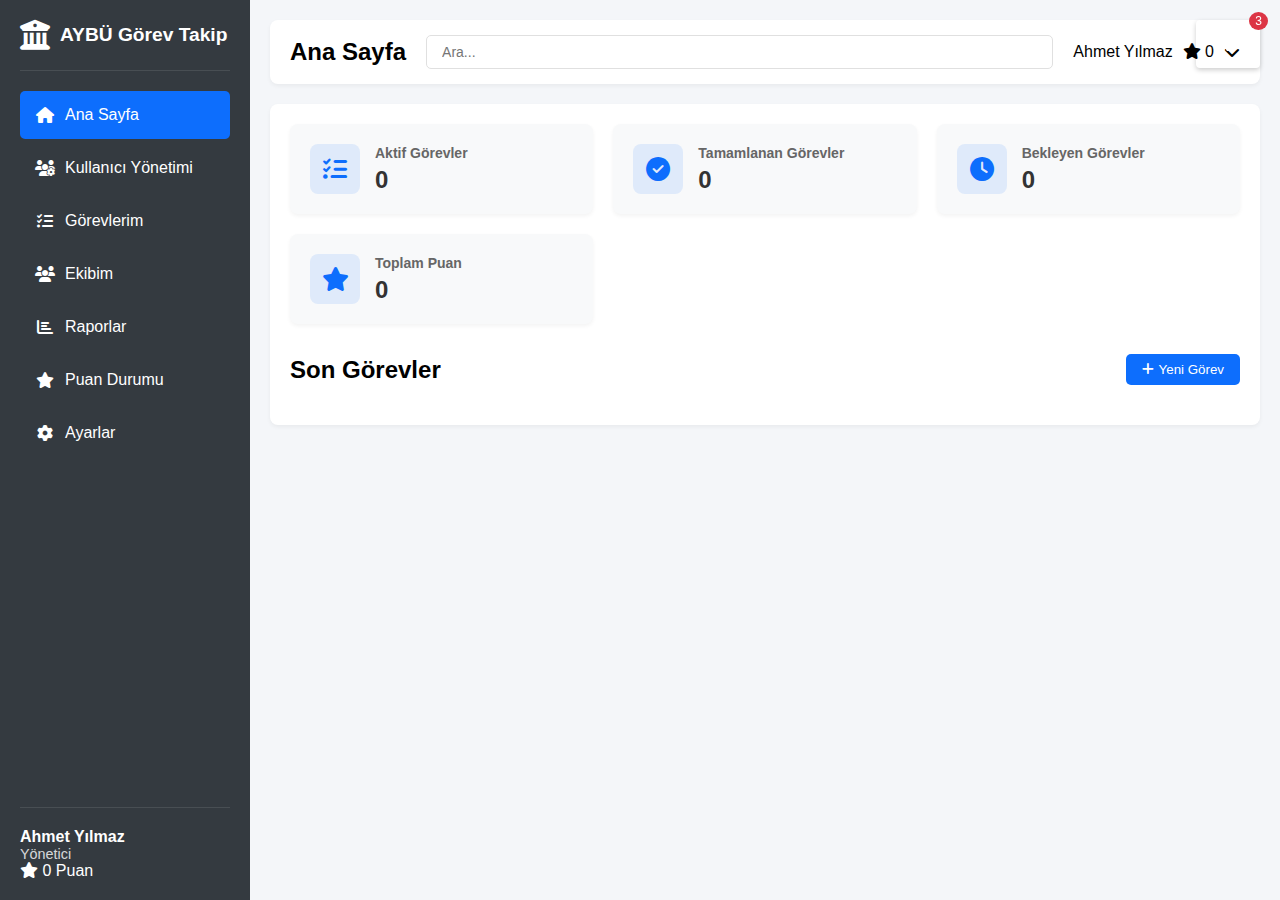
==== index.html @ 4bce03b5 "Update index.html" ====
<!DOCTYPE html>
<html lang="tr">
<head>
    <meta charset="UTF-8">
    <meta name="viewport" content="width=device-width, initial-scale=1.0">
    <title>AYBÜ Görev Takip</title>
    <link rel="stylesheet" href="style.css">
    <link rel="stylesheet" href="https://cdnjs.cloudflare.com/ajax/libs/font-awesome/6.4.0/css/all.min.css">
</head>
<body>
    <!-- Sidebar -->
    <div class="sidebar">
        <div class="logo">
            <i class="fas fa-university" style="font-size: 30px;"></i>
            <h2>AYBÜ Görev Takip</h2>
        </div>
        <div class="menu-items">
            <a href="#" class="menu-item active" data-page="home">
                <i class="fas fa-home"></i>
                Ana Sayfa
            </a>
            <a href="#" class="menu-item" data-page="users">
                <i class="fas fa-users-cog"></i>
                Kullanıcı Yönetimi
            </a>
            <a href="#" class="menu-item" data-page="tasks">
                <i class="fas fa-tasks"></i>
                Görevlerim
            </a>
            <a href="#" class="menu-item" data-page="team">
                <i class="fas fa-users"></i>
                Ekibim
            </a>
            <a href="#" class="menu-item" data-page="reports">
                <i class="fas fa-chart-bar"></i>
                Raporlar
            </a>
            <a href="#" class="menu-item" data-page="points">
                <i class="fas fa-star"></i>
                Puan Durumu
            </a>
            <a href="#" class="menu-item" data-page="settings">
                <i class="fas fa-cog"></i>
                Ayarlar
            </a>
        </div>
        <div class="bottom-user">
            <div class="name">Ahmet Yılmaz</div>
            <div class="role">Yönetici</div>
            <div class="user-points">
                <i class="fas fa-star"></i>
                <span id="userTotalPoints">0</span> Puan
            </div>
        </div>
    </div>
        <!-- Main Content -->
    <div class="main-content">
        <!-- Top Bar -->
        <div class="top-bar">
            <h2 id="pageTitle">Ana Sayfa</h2>
            <div class="search-box">
                <input type="text" placeholder="Ara...">
            </div>
            <div class="user-section">
                <div class="notification">
                    <i class="fas fa-bell"></i>
                    <span class="notification-badge">3</span>
                </div>
                <div class="user-profile">
                    <span>Ahmet Yılmaz</span>
                    <div class="user-points-badge">
                        <i class="fas fa-star"></i>
                        <span id="headerUserPoints">0</span>
                    </div>
                    <i class="fas fa-chevron-down"></i>
                </div>
            </div>
        </div>
        <!-- Dynamic Content Area -->
        <div id="contentArea">
            <!-- Burası dinamik olarak değişecek -->
        </div>
    </div>

    <!-- Task Modal -->
    <div id="taskModal" class="modal">
        <div class="modal-content">
            <span class="close" onclick="closeTaskModal()">&times;</span>
            <h2 id="taskModalTitle">Yeni Görev Ekle</h2>
            <form id="taskForm" onsubmit="saveTask(event)">
                <input type="hidden" name="taskId" id="taskId">
                <div class="form-group">
                    <label>Görevin Adı</label>
                    <input type="text" name="taskName" required>
                </div>
                
                <div class="form-group">
                    <label>Görev Talimatnamesi</label>
                    <textarea name="taskInstructions" rows="3" required></textarea>
                </div>

                <div class="datetime-group">
                    <div class="form-group">
                        <label>Başlangıç Tarihi</label>
                        <input type="date" name="startDate" class="datetime-input" required>
                    </div>
                    <div class="form-group">
                        <label>Başlangıç Saati</label>
                        <input type="time" name="startTime" class="datetime-input" required>
                    </div>
                </div>

                <div class="datetime-group">
                    <div class="form-group">
                        <label>Bitiş Tarihi</label>
                        <input type="date" name="endDate" class="datetime-input" required>
                    </div>
                    <div class="form-group">
                        <label>Bitiş Saati</label>
                        <input type="time" name="endTime" class="datetime-input" required>
                    </div>
                </div>

                <div class="form-group">
                    <label>Görev Puanı</label>
                    <input type="number" name="taskPoints" min="1" max="100" required>
                    <small class="help-text">Gecikme durumunda puanın %80'i ceza puanı olarak uygulanacaktır.</small>
                </div>

                <div class="form-group">
                    <label>Görev Atanacak Kişi</label>
                    <select name="assignedTo" id="assigneeSelect" required>
                        <option value="">Seçiniz...</option>
                    </select>
                </div>

                <div class="form-group">
                    <label>Ünvan</label>
                    <select name="title" id="titleSelect" required>
                        <option value="">Seçiniz...</option>
                    </select>
                </div>

                <div class="custom-field-section">
                    <div class="custom-field-header">
                        <h4>Yeni Ünvan Ekle</h4>
                    </div>
                    <div class="add-custom-field">
                        <input type="text" id="newTitle" placeholder="Yeni ünvan adı">
                        <button type="button" onclick="addNewTitle()">Ekle</button>
                    </div>
                    <div class="custom-field-list" id="titleList">
                        <!-- Ünvanlar dinamik olarak buraya eklenecek -->
                    </div>
                </div>

                <div class="form-group">
                    <label>Birim</label>
                    <select name="department" id="departmentSelect" required>
                        <option value="">Seçiniz...</option>
                    </select>
                </div>

                <div class="custom-field-section">
                    <div class="custom-field-header">
                        <h4>Yeni Birim Ekle</h4>
                    </div>
                    <div class="add-custom-field">
                        <input type="text" id="newDepartment" placeholder="Yeni birim adı">
                        <button type="button" onclick="addNewDepartment()">Ekle</button>
                    </div>
                    <div class="custom-field-list" id="departmentList">
                        <!-- Birimler dinamik olarak buraya eklenecek -->
                    </div>
                </div>

                <button type="submit" class="save-btn">Görevi Kaydet</button>
            </form>
        </div>
    </div>
        <!-- User Modal -->
    <div id="userModal" class="modal">
        <div class="modal-content">
            <span class="close" onclick="closeUserModal()">&times;</span>
            <h2>Yeni Kullanıcı Ekle</h2>
            <form id="userForm" onsubmit="saveUser(event)">
                <div class="form-group">
                    <label>Ad Soyad</label>
                    <input type="text" name="fullName" required>
                </div>
                <div class="form-group">
                    <label>Kullanıcı Adı</label>
                    <input type="text" name="username" required>
                </div>
                <div class="form-group">
                    <label>E-posta</label>
                    <input type="email" name="email" required>
                </div>
                <div class="form-group">
                    <label>Şifre</label>
                    <input type="password" name="password" required>
                </div>
                <div class="form-group">
                    <label>Rol</label>
                    <select name="role" required>
                        <option value="super_admin">Süper Admin</option>
                        <option value="admin">Yönetici</option>
                        <option value="manager">Amir</option>
                        <option value="user">Personel</option>
                    </select>
                </div>
                <div class="form-group">
                    <label>Durum</label>
                    <select name="status" required>
                        <option value="active">Aktif</option>
                        <option value="inactive">Pasif</option>
                    </select>
                </div>
                <button type="submit" class="save-btn">Kaydet</button>
            </form>
        </div>
    </div>

    <script>
    // Sayfa içeriklerini tanımla
    const pageContents = {
        home: `
            <div class="dashboard-content">
                <div class="dashboard-cards">
                    <div class="card">
                        <div class="card-icon">
                            <i class="fas fa-tasks"></i>
                        </div>
                        <div class="card-info">
                            <h3>Aktif Görevler</h3>
                            <p class="number" id="activeTaskCount">0</p>
                        </div>
                    </div>
                    <div class="card">
                        <div class="card-icon">
                            <i class="fas fa-check-circle"></i>
                        </div>
                        <div class="card-info">
                            <h3>Tamamlanan Görevler</h3>
                            <p class="number" id="completedTaskCount">0</p>
                        </div>
                    </div>
                    <div class="card">
                        <div class="card-icon">
                            <i class="fas fa-clock"></i>
                        </div>
                        <div class="card-info">
                            <h3>Bekleyen Görevler</h3>
                            <p class="number" id="pendingTaskCount">0</p>
                        </div>
                    </div>
                    <div class="card">
                        <div class="card-icon">
                            <i class="fas fa-star"></i>
                        </div>
                        <div class="card-info">
                            <h3>Toplam Puan</h3>
                            <p class="number" id="totalPoints">0</p>
                        </div>
                    </div>
                </div>
                <div class="recent-tasks">
                    <div class="section-header">
                        <h2>Son Görevler</h2>
                        <button class="new-task-btn" onclick="openTaskModal()">
                            <i class="fas fa-plus"></i> Yeni Görev
                        </button>
                    </div>
                    <div class="task-list" id="taskList">
                        <!-- Görevler dinamik olarak buraya eklenecek -->
                    </div>
                </div>
            </div>
        `,
        points: `
            <div class="dashboard-content">
                <div class="points-summary">
                    <h2>Puan Durumu</h2>
                    <div class="points-cards">
                        <div class="card">
                            <div class="card-info">
                                <h3>Toplam Kazanılan Puan</h3>
                                <p class="number" id="earnedPoints">0</p>
                            </div>
                        </div>
                        <div class="card">
                            <div class="card-info">
                                <h3>Toplam Ceza Puanı</h3>
                                <p class="number" id="penaltyPoints">0</p>
                            </div>
                        </div>
                        <div class="card">
                            <div class="card-info">
                                <h3>Net Puan</h3>
                                <p class="number" id="netPoints">0</p>
                            </div>
                        </div>
                    </div>
                    <div class="points-history">
                        <h3>Puan Geçmişi</h3>
                        <div class="points-list" id="pointsList">
                            <!-- Puan geçmişi dinamik olarak buraya eklenecek -->
                        </div>
                    </div>
                </div>
            </div>
        `,
                users: `
            <div class="user-management-container">
                <div class="user-actions">
                    <button class="add-user-btn" onclick="openUserModal()">
                        <i class="fas fa-plus"></i> Yeni Kullanıcı Ekle
                    </button>
                </div>
                <table class="users-table">
                    <thead>
                        <tr>
                            <th>Ad Soyad</th>
                            <th>Kullanıcı Adı</th>
                            <th>E-posta</th>
                            <th>Rol</th>
                            <th>Puan</th>
                            <th>Durum</th>
                            <th>İşlemler</th>
                        </tr>
                    </thead>
                    <tbody id="userTableBody">
                        <!-- Kullanıcılar dinamik olarak buraya eklenecek -->
                    </tbody>
                </table>
            </div>
        `,
        tasks: `
            <div class="dashboard-content">
                <div class="task-management">
                    <div class="section-header">
                        <h2>Görevlerim</h2>
                        <button class="new-task-btn" onclick="openTaskModal()">
                            <i class="fas fa-plus"></i> Yeni Görev
                        </button>
                    </div>
                    <div class="task-filters">
                        <select id="taskStatusFilter" onchange="filterTasks()">
                            <option value="all">Tüm Görevler</option>
                            <option value="pending">Bekleyenler</option>
                            <option value="in-progress">Devam Edenler</option>
                            <option value="completed">Tamamlananlar</option>
                            <option value="overdue">Geciken Görevler</option>
                        </select>
                    </div>
                    <div class="task-list" id="assignedTaskList">
                        <!-- Görevler dinamik olarak buraya eklenecek -->
                    </div>
                </div>
            </div>
        `
    };

    // Puan sistemi için değişkenler ve fonksiyonlar
    let pointsSystem = {
        checkTaskDeadlines: function() {
            const tasks = JSON.parse(localStorage.getItem('tasks')) || [];
            const currentTime = new Date().getTime();
            
            tasks.forEach(task => {
                if (task.status !== 'completed' && !task.penaltyApplied) {
                    const endTime = new Date(task.endDateTime).getTime();
                    
                    if (currentTime > endTime) {
                        // Görev zamanında tamamlanmadı, ceza puanı uygula
                        const penaltyPoints = task.taskPoints * 0.8;
                        this.applyPenalty(task.assignedTo, penaltyPoints, task.taskId);
                        
                        // Görevi güncelle
                        task.penaltyApplied = true;
                        task.status = 'overdue';
                    }
                }
            });
            
            localStorage.setItem('tasks', JSON.stringify(tasks));
            this.updatePointsDisplay();
        },

        applyPenalty: function(userId, points, taskId) {
            const pointsHistory = JSON.parse(localStorage.getItem('pointsHistory')) || [];
            const penalty = {
                userId: userId,
                points: -points, // Eksi değer olarak kaydediyoruz
                type: 'penalty',
                taskId: taskId,
                timestamp: new Date().toISOString(),
                reason: 'Görev zamanında tamamlanmadı'
            };
            
            pointsHistory.push(penalty);
            localStorage.setItem('pointsHistory', JSON.stringify(pointsHistory));
            
            // Kullanıcıya bildirim gönder
            showNotification(`Gecikme nedeniyle ${points} puan ceza uygulandı`, 'error');
        },

        awardPoints: function(userId, points, taskId) {
            const pointsHistory = JSON.parse(localStorage.getItem('pointsHistory')) || [];
            const award = {
                userId: userId,
                points: points,
                type: 'award',
                taskId: taskId,
                timestamp: new Date().toISOString(),
                reason: 'Görev başarıyla tamamlandı'
            };
            
            pointsHistory.push(award);
            localStorage.setItem('pointsHistory', JSON.stringify(pointsHistory));
            
            // Kullanıcıya bildirim gönder
            showNotification(`Tebrikler! ${points} puan kazandınız`, 'success');
        },

        getUserPoints: function(userId) {
            const pointsHistory = JSON.parse(localStorage.getItem('pointsHistory')) || [];
            const userPoints = pointsHistory
                .filter(p => p.userId === userId)
                .reduce((total, p) => total + p.points, 0);
            
            return userPoints;
        },

        updatePointsDisplay: function() {
            // Aktif kullanıcının puanlarını güncelle
            const currentUserId = localStorage.getItem('currentUserId');
            const points = this.getUserPoints(currentUserId);
            
            document.getElementById('userTotalPoints').textContent = points;
            document.getElementById('headerUserPoints').textContent = points;
            document.getElementById('totalPoints').textContent = points;
        }
    };
    // Görev yönetimi fonksiyonları
    function saveTask(event) {
        event.preventDefault();
        const formData = new FormData(event.target);
        const taskId = formData.get('taskId') || generateTaskId();
        
        // Başlangıç ve bitiş tarih/saatlerini birleştir
        const startDateTime = new Date(`${formData.get('startDate')}T${formData.get('startTime')}`);
        const endDateTime = new Date(`${formData.get('endDate')}T${formData.get('endTime')}`);

        // Tarih kontrolü
        if (endDateTime <= startDateTime) {
            showNotification('Bitiş tarihi başlangıç tarihinden sonra olmalıdır', 'error');
            return;
        }

        const task = {
            taskId: taskId,
            taskName: formData.get('taskName'),
            taskInstructions: formData.get('taskInstructions'),
            startDateTime: startDateTime.toISOString(),
            endDateTime: endDateTime.toISOString(),
            taskPoints: Number(formData.get('taskPoints')),
            penaltyPoints: Number(formData.get('taskPoints')) * 0.8,
            assignedTo: formData.get('assignedTo'),
            title: formData.get('title'),
            department: formData.get('department'),
            status: 'pending',
            createdAt: new Date().toISOString(),
            penaltyApplied: false
        };

        // Görevleri localStorage'a kaydet
        const tasks = JSON.parse(localStorage.getItem('tasks')) || [];
        const taskIndex = tasks.findIndex(t => t.taskId === taskId);
        
        if (taskIndex === -1) {
            // Yeni görev
            tasks.push(task);
        } else {
            // Mevcut görevi güncelle
            tasks[taskIndex] = {...tasks[taskIndex], ...task};
        }
        
        localStorage.setItem('tasks', JSON.stringify(tasks));

        // Görev listesini güncelle
        loadTasks();
        updateDashboardCounts();

        // Modalı kapat ve formu temizle
        closeTaskModal();
        event.target.reset();
        showNotification(taskIndex === -1 ? 'Görev başarıyla eklendi' : 'Görev başarıyla güncellendi', 'success');
    }

    function loadTasks() {
        const tasks = JSON.parse(localStorage.getItem('tasks')) || [];
        const taskList = document.getElementById('taskList');
        const assignedTaskList = document.getElementById('assignedTaskList');
        const currentUserId = localStorage.getItem('currentUserId');
        
        const taskHTML = tasks
            .filter(task => {
                const statusFilter = document.getElementById('taskStatusFilter')?.value;
                if (!statusFilter || statusFilter === 'all') return true;
                return task.status === statusFilter;
            })
            .map(task => `
                <div class="task-item ${task.status}" onclick="editTask('${task.taskId}')">
                    <div class="task-info">
                        <h4>${task.taskName}</h4>
                        <p>${task.taskInstructions}</p>
                    </div>
                    <div class="task-meta">
                        <span class="deadline">Başlangıç: ${formatDateTime(task.startDateTime)}</span>
                        <span class="deadline">Bitiş: ${formatDateTime(task.endDateTime)}</span>
                        <span class="points">Puan: ${task.taskPoints}</span>
                        ${task.penaltyApplied ? `<span class="penalty">Ceza Puanı: ${task.penaltyPoints}</span>` : ''}
                        <span class="department">${task.department}</span>
                        <span class="title">${task.title}</span>
                        <span class="status ${task.status}">${formatStatus(task.status)}</span>
                        ${task.assignedTo === currentUserId && task.status !== 'completed' ? `
                            <button class="complete-task-btn" onclick="completeTask('${task.taskId}', event)">
                                Görevi Tamamla
                            </button>
                        ` : ''}
                    </div>
                </div>
            `).join('');

        if (taskList) taskList.innerHTML = taskHTML;
        if (assignedTaskList) assignedTaskList.innerHTML = taskHTML;
    }

    function editTask(taskId) {
        const tasks = JSON.parse(localStorage.getItem('tasks')) || [];
        const task = tasks.find(t => t.taskId === taskId);
        
        if (task) {
            openTaskModal();
            const form = document.getElementById('taskForm');
            
            // Form alanlarını doldur
            form.taskId.value = task.taskId;
            form.taskName.value = task.taskName;
            form.taskInstructions.value = task.taskInstructions;
            form.startDate.value = task.startDateTime.split('T')[0];
            form.startTime.value = task.startDateTime.split('T')[1].substring(0, 5);
            form.endDate.value = task.endDateTime.split('T')[0];
            form.endTime.value = task.endDateTime.split('T')[1].substring(0, 5);
            form.taskPoints.value = task.taskPoints;
            form.assignedTo.value = task.assignedTo;
            form.title.value = task.title;
            form.department.value = task.department;

            document.getElementById('taskModalTitle').textContent = 'Görevi Düzenle';
        }
    }

    function completeTask(taskId, event) {
        event.stopPropagation(); // Modal'ın açılmasını engelle
        
        const tasks = JSON.parse(localStorage.getItem('tasks')) || [];
        const taskIndex = tasks.findIndex(t => t.taskId === taskId);
        
        if (taskIndex !== -1) {
            const task = tasks[taskIndex];
            const currentTime = new Date().getTime();
            const endTime = new Date(task.endDateTime).getTime();
            
            task.status = 'completed';
            task.completedAt = new Date().toISOString();
            
            if (currentTime <= endTime) {
                // Zamanında tamamlandı, tam puan
                pointsSystem.awardPoints(task.assignedTo, task.taskPoints, taskId);
            } else {
                // Geç tamamlandı, ceza puanı
                pointsSystem.applyPenalty(task.assignedTo, task.penaltyPoints, taskId);
            }
            
            tasks[taskIndex] = task;
            localStorage.setItem('tasks', JSON.stringify(tasks));
            
            loadTasks();
            updateDashboardCounts();
            pointsSystem.updatePointsDisplay();
        }
    }
            // Yardımcı fonksiyonlar
    function generateTaskId() {
        return 'task_' + new Date().getTime() + '_' + Math.random().toString(36).substr(2, 9);
    }

    function updateDashboardCounts() {
        const tasks = JSON.parse(localStorage.getItem('tasks')) || [];
        const currentUserId = localStorage.getItem('currentUserId');
        
        // Kullanıcıya atanan görevleri filtrele
        const userTasks = tasks.filter(task => task.assignedTo === currentUserId);
        
        document.getElementById('activeTaskCount').textContent = 
            userTasks.filter(task => task.status === 'in-progress').length;
        
        document.getElementById('completedTaskCount').textContent = 
            userTasks.filter(task => task.status === 'completed').length;
        
        document.getElementById('pendingTaskCount').textContent = 
            userTasks.filter(task => task.status === 'pending').length;
    }

    // Otomatik görev kontrolü için zamanlayıcı
    setInterval(() => {
        pointsSystem.checkTaskDeadlines();
        updateDashboardCounts();
    }, 60000); // Her dakika kontrol et

    // Kullanıcı yönetimi fonksiyonları
    function loadUsers() {
        const users = JSON.parse(localStorage.getItem('users')) || [];
        const assigneeSelect = document.getElementById('assigneeSelect');
        
        if (assigneeSelect) {
            assigneeSelect.innerHTML = '<option value="">Seçiniz...</option>';
            users.filter(user => user.status === 'active').forEach(user => {
                assigneeSelect.innerHTML += `
                    <option value="${user.username}">${user.fullName}</option>
                `;
            });
        }
    }

    function updateUserTable() {
        const users = JSON.parse(localStorage.getItem('users')) || [];
        const tbody = document.getElementById('userTableBody');
        if (tbody) {
            tbody.innerHTML = users.map(user => `
                <tr>
                    <td>${user.fullName}</td>
                    <td>${user.username}</td>
                    <td>${user.email}</td>
                    <td><span class="role-badge role-${user.role}">${formatRoleName(user.role)}</span></td>
                    <td>
                        <span class="user-points">
                            <i class="fas fa-star"></i> ${pointsSystem.getUserPoints(user.username)}
                        </span>
                    </td>
                    <td><span class="status-${user.status}">${user.status === 'active' ? 'Aktif' : 'Pasif'}</span></td>
                    <td>
                        <button class="action-btn edit-btn" onclick="editUser('${user.username}')">
                            <i class="fas fa-edit"></i>
                        </button>
                        <button class="action-btn delete-btn" onclick="deleteUser('${user.username}')">
                            <i class="fas fa-trash"></i>
                        </button>
                    </td>
                </tr>
            `).join('');
        }
    }

    // Puan geçmişi görüntüleme
    function loadPointsHistory() {
        const currentUserId = localStorage.getItem('currentUserId');
        const pointsHistory = JSON.parse(localStorage.getItem('pointsHistory')) || [];
        const pointsList = document.getElementById('pointsList');
        
        if (pointsList) {
            const userHistory = pointsHistory
                .filter(p => p.userId === currentUserId)
                .sort((a, b) => new Date(b.timestamp) - new Date(a.timestamp));

            pointsList.innerHTML = userHistory.map(point => `
                <div class="points-history-item ${point.type}">
                    <div class="points-info">
                        <span class="points-amount ${point.points >= 0 ? 'positive' : 'negative'}">
                            ${point.points >= 0 ? '+' : ''}${point.points} puan
                        </span>
                        <span class="points-reason">${point.reason}</span>
                    </div>
                    <div class="points-date">
                        ${formatDateTime(point.timestamp)}
                    </div>
                </div>
            `).join('');

            // Toplam puanları güncelle
            const totalEarned = userHistory
                .filter(p => p.points > 0)
                .reduce((sum, p) => sum + p.points, 0);
            
            const totalPenalty = userHistory
                .filter(p => p.points < 0)
                .reduce((sum, p) => sum + Math.abs(p.points), 0);
            
            const netPoints = totalEarned - totalPenalty;

            document.getElementById('earnedPoints').textContent = totalEarned;
            document.getElementById('penaltyPoints').textContent = totalPenalty;
            document.getElementById('netPoints').textContent = netPoints;
        }
    }

    // Tarih ve durum formatlama fonksiyonları
    function formatDateTime(dateString) {
        const date = new Date(dateString);
        return `${date.toLocaleDateString('tr-TR')} ${date.toLocaleTimeString('tr-TR', {
            hour: '2-digit',
            minute: '2-digit'
        })}`;
    }

    function formatStatus(status) {
        const statusMap = {
            pending: 'Beklemede',
            'in-progress': 'Devam Ediyor',
            completed: 'Tamamlandı',
            overdue: 'Gecikmiş'
        };
        return statusMap[status] || status;
    }

    function formatRoleName(role) {
        const roles = {
            super_admin: 'Süper Admin',
            admin: 'Yönetici',
            manager: 'Amir',
            user: 'Personel'
        };
        return roles[role] || role;
    }
            // Modal işlemleri ve sayfa yükleme
    function openTaskModal() {
        document.getElementById('taskModal').style.display = 'block';
        document.getElementById('taskModalTitle').textContent = 'Yeni Görev Ekle';
        document.getElementById('taskForm').reset();
        loadUsers(); // Kullanıcı listesini güncelle
    }

    function closeTaskModal() {
        document.getElementById('taskModal').style.display = 'none';
        document.getElementById('taskForm').reset();
    }

    function openUserModal() {
        document.getElementById('userModal').style.display = 'block';
    }

    function closeUserModal() {
        document.getElementById('userModal').style.display = 'none';
    }

    // Bildirim sistemi
    function showNotification(message, type = 'success') {
        const notification = document.createElement('div');
        notification.className = `notification ${type}`;
        notification.textContent = message;
        document.body.appendChild(notification);
        
        setTimeout(() => {
            notification.classList.add('fade-out');
            setTimeout(() => notification.remove(), 500);
        }, 3000);
    }

    // Sayfa yükleme ve navigasyon
    document.addEventListener('DOMContentLoaded', function() {
        // Test için geçici kullanıcı ID'si
        if (!localStorage.getItem('currentUserId')) {
            localStorage.setItem('currentUserId', 'test_user');
        }

        // Menü işlemleri
        const menuItems = document.querySelectorAll('.menu-item');
        menuItems.forEach(item => {
            item.addEventListener('click', function(e) {
                e.preventDefault();
                menuItems.forEach(i => i.classList.remove('active'));
                this.classList.add('active');
                
                const pageTitle = this.textContent.trim();
                document.getElementById('pageTitle').textContent = pageTitle;
                
                const page = this.getAttribute('data-page');
                document.getElementById('contentArea').innerHTML = pageContents[page] || '';
                
                // Sayfa spesifik işlemleri
                switch(page) {
                    case 'tasks':
                        loadTasks();
                        break;
                    case 'users':
                        updateUserTable();
                        break;
                    case 'points':
                        loadPointsHistory();
                        break;
                    case 'home':
                        loadTasks();
                        updateDashboardCounts();
                        break;
                }
            });
        });

        // İlk yükleme işlemleri
        document.querySelector('.menu-item[data-page="home"]').click();
        pointsSystem.updatePointsDisplay();
        
        // Görev kontrolünü başlat
        pointsSystem.checkTaskDeadlines();
    });

    // Modal dışına tıklanınca kapatma
    window.onclick = function(event) {
        if (event.target.classList.contains('modal')) {
            event.target.style.display = 'none';
        }
    }

    // Filtreleme fonksiyonu
    function filterTasks() {
        loadTasks();
    }

    // Ünvan ve birim yönetimi
    let titles = JSON.parse(localStorage.getItem('titles')) || [
        'Profesör',
        'Doçent',
        'Dr. Öğretim Üyesi',
        'Araştırma Görevlisi',
        'Öğretim Görevlisi'
    ];

    let departments = JSON.parse(localStorage.getItem('departments')) || [
        'Mühendislik Fakültesi',
        'Fen Edebiyat Fakültesi',
        'Tıp Fakültesi',
        'Eğitim Fakültesi',
        'İktisadi ve İdari Bilimler Fakültesi'
    ];

    function addNewTitle() {
        const newTitle = document.getElementById('newTitle').value.trim();
        if (newTitle && !titles.includes(newTitle)) {
            titles.push(newTitle);
            localStorage.setItem('titles', JSON.stringify(titles));
            loadTitles();
            updateTitlesList();
            document.getElementById('newTitle').value = '';
            showNotification('Yeni ünvan eklendi', 'success');
        } else {
            showNotification('Geçerli bir ünvan giriniz veya bu ünvan zaten mevcut', 'error');
        }
    }

    function addNewDepartment() {
        const newDepartment = document.getElementById('newDepartment').value.trim();
        if (newDepartment && !departments.includes(newDepartment)) {
            departments.push(newDepartment);
            localStorage.setItem('departments', JSON.stringify(departments));
            loadDepartments();
            updateDepartmentsList();
            document.getElementById('newDepartment').value = '';
            showNotification('Yeni birim eklendi', 'success');
        } else {
            showNotification('Geçerli bir birim giriniz veya bu birim zaten mevcut', 'error');
        }
    }

    // Sayfa yüklendiğinde çalışacak son işlemler
    document.addEventListener('DOMContentLoaded', function() {
        loadTitles();
        loadDepartments();
        updateTitlesList();
        updateDepartmentsList();
        loadUsers();
    });
    </script>
</body>
</html>
---- style.css ----
/* Genel Stiller */
* {
    margin: 0;
    padding: 0;
    box-sizing: border-box;
    font-family: 'Segoe UI', Tahoma, Geneva, Verdana, sans-serif;
}

body {
    background-color: #f4f6f9;
    min-height: 100vh;
}

/* Sidebar Stiller */
.sidebar {
    position: fixed;
    left: 0;
    top: 0;
    width: 250px;
    height: 100vh;
    background: #343a40;
    color: white;
    padding: 20px;
    display: flex;
    flex-direction: column;
    z-index: 1000;
}

.logo {
    display: flex;
    align-items: center;
    gap: 10px;
    padding-bottom: 20px;
    border-bottom: 1px solid rgba(255, 255, 255, 0.1);
}

.logo h2 {
    font-size: 1.2rem;
}

.menu-items {
    margin-top: 20px;
    flex-grow: 1;
}

.menu-item {
    display: flex;
    align-items: center;
    padding: 15px;
    color: #ffffff;
    text-decoration: none;
    transition: background-color 0.3s;
    border-radius: 5px;
    margin-bottom: 5px;
}

.menu-item i {
    margin-right: 10px;
    width: 20px;
    text-align: center;
}

.menu-item:hover {
    background-color: rgba(255, 255, 255, 0.1);
}

.menu-item.active {
    background-color: #0d6efd;
}

.bottom-user {
    padding-top: 20px;
    border-top: 1px solid rgba(255, 255, 255, 0.1);
}

.bottom-user .name {
    font-weight: bold;
}

.bottom-user .role {
    font-size: 0.9rem;
    opacity: 0.8;
}
/* Ana İçerik Alanı */
.main-content {
    margin-left: 250px;
    padding: 20px;
    min-height: 100vh;
}

/* Üst Bar */
.top-bar {
    display: flex;
    justify-content: space-between;
    align-items: center;
    background-color: white;
    padding: 15px 20px;
    border-radius: 8px;
    box-shadow: 0 2px 4px rgba(0,0,0,0.05);
    margin-bottom: 20px;
}

.search-box {
    flex: 1;
    margin: 0 20px;
}

.search-box input {
    width: 100%;
    padding: 8px 15px;
    border: 1px solid #e0e0e0;
    border-radius: 5px;
    font-size: 14px;
}

.user-section {
    display: flex;
    align-items: center;
    gap: 20px;
}

.notification {
    position: relative;
    cursor: pointer;
}

.notification-badge {
    position: absolute;
    top: -8px;
    right: -8px;
    background-color: #dc3545;
    color: white;
    border-radius: 50%;
    padding: 2px 6px;
    font-size: 12px;
}

.user-profile {
    display: flex;
    align-items: center;
    gap: 10px;
    cursor: pointer;
}

/* Dashboard Kartları */
.dashboard-content {
    background: white;
    padding: 20px;
    border-radius: 8px;
    box-shadow: 0 2px 4px rgba(0,0,0,0.05);
}

.dashboard-cards {
    display: grid;
    grid-template-columns: repeat(auto-fit, minmax(240px, 1fr));
    gap: 20px;
    margin-bottom: 30px;
}

.card {
    background: #f8f9fa;
    padding: 20px;
    border-radius: 8px;
    box-shadow: 0 2px 4px rgba(0,0,0,0.05);
    display: flex;
    align-items: center;
    gap: 15px;
    transition: transform 0.2s;
}

.card:hover {
    transform: translateY(-2px);
}

.card-icon {
    width: 50px;
    height: 50px;
    background: rgba(13, 110, 253, 0.1);
    border-radius: 8px;
    display: flex;
    align-items: center;
    justify-content: center;
}

.card-icon i {
    font-size: 24px;
    color: #0d6efd;
}

.card-info h3 {
    font-size: 14px;
    color: #666;
    margin-bottom: 5px;
}

.card-info .number {
    font-size: 24px;
    font-weight: bold;
    color: #333;
}

/* Görev Listesi */
.recent-tasks {
    margin-top: 20px;
}

.section-header {
    display: flex;
    justify-content: space-between;
    align-items: center;
    margin-bottom: 20px;
}

.new-task-btn {
    background: #0d6efd;
    color: white;
    border: none;
    padding: 8px 16px;
    border-radius: 5px;
    cursor: pointer;
    display: flex;
    align-items: center;
    gap: 5px;
    transition: background-color 0.3s;
}

.new-task-btn:hover {
    background: #0b5ed7;
}
/* Görev Listesi Devamı */
.task-list {
    display: flex;
    flex-direction: column;
    gap: 15px;
}

.task-item {
    background: #f8f9fa;
    padding: 15px;
    border-radius: 5px;
    display: flex;
    justify-content: space-between;
    align-items: center;
    cursor: pointer;
    transition: transform 0.2s, box-shadow 0.2s;
}

.task-item:hover {
    transform: translateY(-2px);
    box-shadow: 0 4px 6px rgba(0,0,0,0.1);
}

.task-info h4 {
    margin-bottom: 5px;
    color: #333;
}

.task-info p {
    color: #666;
    font-size: 14px;
}

.task-meta {
    display: flex;
    flex-direction: column;
    align-items: flex-end;
    gap: 5px;
}

.deadline {
    font-size: 13px;
    color: #666;
}

.status {
    padding: 4px 8px;
    border-radius: 4px;
    font-size: 12px;
    font-weight: 500;
}

.status.pending {
    background: #fff3cd;
    color: #856404;
}

.status.in-progress {
    background: #cfe2ff;
    color: #084298;
}

.status.completed {
    background: #d4edda;
    color: #155724;
}

/* Modal Stiller */
.modal {
    display: none;
    position: fixed;
    top: 0;
    left: 0;
    width: 100%;
    height: 100%;
    background-color: rgba(0,0,0,0.5);
    z-index: 1000;
    overflow-y: auto;
}

.modal-content {
    position: relative;
    background-color: white;
    margin: 2% auto;
    padding: 20px;
    width: 90%;
    max-width: 600px;
    border-radius: 8px;
    box-shadow: 0 2px 10px rgba(0,0,0,0.1);
    max-height: 90vh;
    overflow-y: auto;
}

/* Modal scroll çubuğu stilleri */
.modal-content::-webkit-scrollbar {
    width: 8px;
}

.modal-content::-webkit-scrollbar-track {
    background: #f1f1f1;
}

.modal-content::-webkit-scrollbar-thumb {
    background: #888;
    border-radius: 4px;
}

.modal-content::-webkit-scrollbar-thumb:hover {
    background: #555;
}

.close {
    position: absolute;
    right: 20px;
    top: 10px;
    font-size: 28px;
    cursor: pointer;
    color: #666;
    transition: color 0.3s;
}

.close:hover {
    color: #333;
}

.form-group {
    margin-bottom: 15px;
}

.form-group label {
    display: block;
    margin-bottom: 5px;
    color: #666;
    font-weight: 500;
}

.form-group input,
.form-group select,
.form-group textarea {
    width: 100%;
    padding: 8px;
    border: 1px solid #ddd;
    border-radius: 4px;
    font-size: 14px;
    transition: border-color 0.3s;
}

.form-group input:focus,
.form-group select:focus,
.form-group textarea:focus {
    border-color: #0d6efd;
    outline: none;
}

.form-group textarea {
    resize: vertical;
    min-height: 100px;
}

/* Datetime grupları için stil */
.datetime-group {
    display: grid;
    grid-template-columns: 1fr 1fr;
    gap: 15px;
    margin-bottom: 15px;
}

.datetime-input {
    width: 100%;
    padding: 8px;
    border: 1px solid #ddd;
    border-radius: 4px;
    font-size: 14px;
}
/* Özel Alan (Ünvan ve Birim) Yönetimi Stilleri */
.custom-field-section {
    margin-top: 15px;
    padding: 15px;
    background: #f8f9fa;
    border-radius: 4px;
    border: 1px solid #eee;
}

.custom-field-header {
    display: flex;
    justify-content: space-between;
    align-items: center;
    margin-bottom: 10px;
}

.custom-field-header h4 {
    color: #333;
    font-size: 14px;
    margin: 0;
}

.custom-field-list {
    max-height: 150px;
    overflow-y: auto;
    margin-bottom: 10px;
    background: white;
    border: 1px solid #eee;
    border-radius: 4px;
    padding: 5px;
}

.custom-field-item {
    display: flex;
    justify-content: space-between;
    align-items: center;
    padding: 8px 10px;
    background: #fff;
    margin-bottom: 5px;
    border-radius: 3px;
    border: 1px solid #eee;
}

.custom-field-item:last-child {
    margin-bottom: 0;
}

.custom-field-item span {
    color: #333;
    font-size: 14px;
}

.add-custom-field {
    display: flex;
    gap: 10px;
    margin-bottom: 10px;
}

.add-custom-field input {
    flex: 1;
    padding: 8px;
    border: 1px solid #ddd;
    border-radius: 4px;
    font-size: 14px;
}

.add-custom-field button {
    padding: 8px 15px;
    background: #0d6efd;
    color: white;
    border: none;
    border-radius: 4px;
    cursor: pointer;
    transition: background-color 0.3s;
}

.add-custom-field button:hover {
    background: #0b5ed7;
}

.remove-field-btn {
    background: #dc3545;
    color: white;
    border: none;
    padding: 4px 8px;
    border-radius: 3px;
    cursor: pointer;
    font-size: 12px;
    transition: background-color 0.3s;
}

.remove-field-btn:hover {
    background: #bb2d3b;
}

/* Bildirim Stilleri */
.notification {
    position: fixed;
    top: 20px;
    right: 20px;
    padding: 15px 25px;
    border-radius: 4px;
    color: white;
    z-index: 1100;
    animation: slideIn 0.5s ease-in-out;
    box-shadow: 0 2px 5px rgba(0,0,0,0.2);
}

.notification.success {
    background-color: #28a745;
}

.notification.error {
    background-color: #dc3545;
}

.notification.fade-out {
    animation: fadeOut 0.5s ease-in-out forwards;
}

@keyframes slideIn {
    from {
        transform: translateX(100%);
        opacity: 0;
    }
    to {
        transform: translateX(0);
        opacity: 1;
    }
}

@keyframes fadeOut {
    from {
        opacity: 1;
    }
    to {
        opacity: 0;
    }
}

/* Görev Düzenleme Stilleri */
.task-item.editable {
    cursor: pointer;
    position: relative;
}

.task-item.editable:after {
    content: '\f044';
    font-family: 'Font Awesome 5 Free';
    position: absolute;
    right: 10px;
    top: 10px;
    color: #0d6efd;
    opacity: 0;
    transition: opacity 0.3s;
}

.task-item.editable:hover:after {
    opacity: 1;
}

/* Yardımcı Sınıflar */
.text-center {
    text-align: center;
}

.mt-20 {
    margin-top: 20px;
}

.mb-20 {
    margin-bottom: 20px;
}

.hidden {
    display: none;
}
/* Responsive Tasarım */
@media (max-width: 1200px) {
    .dashboard-cards {
        grid-template-columns: repeat(2, 1fr);
    }
}

@media (max-width: 768px) {
    .sidebar {
        width: 200px;
    }
    
    .main-content {
        margin-left: 200px;
    }
    
    .dashboard-cards {
        grid-template-columns: 1fr;
    }
    
    .task-item {
        flex-direction: column;
        align-items: flex-start;
    }
    
    .task-meta {
        margin-top: 10px;
        align-items: flex-start;
    }
    
    .modal-content {
        width: 95%;
        margin: 5% auto;
    }
    
    .datetime-group {
        grid-template-columns: 1fr;
    }
}

@media (max-width: 576px) {
    .sidebar {
        width: 100%;
        height: auto;
        position: relative;
    }
    
    .main-content {
        margin-left: 0;
    }
    
    .top-bar {
        flex-direction: column;
        gap: 10px;
    }
    
    .search-box {
        margin: 10px 0;
        width: 100%;
    }
    
    .user-section {
        width: 100%;
        justify-content: space-between;
    }
    
    .dashboard-cards {
        gap: 15px;
    }
    
    .card {
        padding: 15px;
    }
    
    .modal-content {
        width: 100%;
        margin: 0;
        min-height: 100vh;
        border-radius: 0;
    }
    
    .custom-field-section {
        padding: 10px;
    }
    
    .add-custom-field {
        flex-direction: column;
    }
    
    .add-custom-field button {
        width: 100%;
    }
}

/* Scrollbar Özelleştirme */
::-webkit-scrollbar {
    width: 8px;
}

::-webkit-scrollbar-track {
    background: #f1f1f1;
}

::-webkit-scrollbar-thumb {
    background: #888;
    border-radius: 4px;
}

::-webkit-scrollbar-thumb:hover {
    background: #555;
}

/* Print Medya Sorgusu */
@media print {
    .sidebar,
    .top-bar,
    .new-task-btn,
    .action-btn,
    .notification {
        display: none !important;
    }
    
    .main-content {
        margin-left: 0;
        padding: 0;
    }
    
    .task-item {
        break-inside: avoid;
    }
    
    body {
        background: white;
    }
}
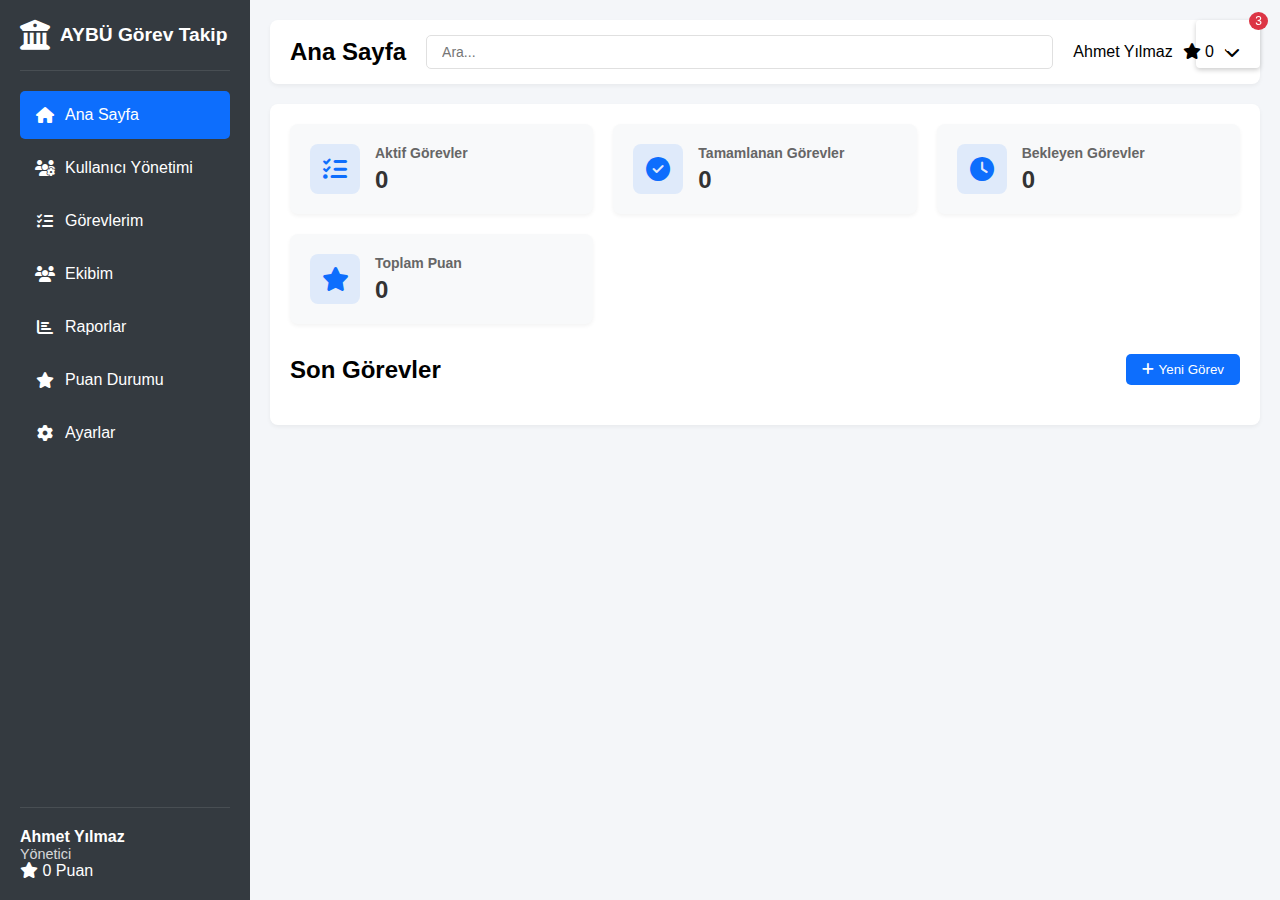
==== commit dfc6424b: "Update index.html" ====
--- a/index.html
+++ b/index.html
@@ -53,7 +53,8 @@
             </div>
         </div>
     </div>
-        <!-- Main Content -->
+
+    <!-- Main Content -->
     <div class="main-content">
         <!-- Top Bar -->
         <div class="top-bar">
@@ -81,6 +82,48 @@
             <!-- Burası dinamik olarak değişecek -->
         </div>
     </div>
+        <!-- User Modal -->
+    <div id="userModal" class="modal">
+        <div class="modal-content">
+            <span class="close" onclick="closeUserModal()">&times;</span>
+            <h2>Yeni Kullanıcı Ekle</h2>
+            <form id="userForm" onsubmit="saveUser(event)">
+                <div class="form-group">
+                    <label>Ad Soyad</label>
+                    <input type="text" name="fullName" required>
+                </div>
+                <div class="form-group">
+                    <label>Kullanıcı Adı</label>
+                    <input type="text" name="username" required>
+                </div>
+                <div class="form-group">
+                    <label>E-posta</label>
+                    <input type="email" name="email" required>
+                </div>
+                <div class="form-group">
+                    <label>Şifre</label>
+                    <input type="password" name="password" required>
+                </div>
+                <div class="form-group">
+                    <label>Rol</label>
+                    <select name="role" required>
+                        <option value="super_admin">Süper Admin</option>
+                        <option value="admin">Yönetici</option>
+                        <option value="manager">Amir</option>
+                        <option value="user">Personel</option>
+                    </select>
+                </div>
+                <div class="form-group">
+                    <label>Durum</label>
+                    <select name="status" required>
+                        <option value="active">Aktif</option>
+                        <option value="inactive">Pasif</option>
+                    </select>
+                </div>
+                <button type="submit" class="save-btn">Kaydet</button>
+            </form>
+        </div>
+    </div>
 
     <!-- Task Modal -->
     <div id="taskModal" class="modal">
@@ -178,50 +221,7 @@
             </form>
         </div>
     </div>
-        <!-- User Modal -->
-    <div id="userModal" class="modal">
-        <div class="modal-content">
-            <span class="close" onclick="closeUserModal()">&times;</span>
-            <h2>Yeni Kullanıcı Ekle</h2>
-            <form id="userForm" onsubmit="saveUser(event)">
-                <div class="form-group">
-                    <label>Ad Soyad</label>
-                    <input type="text" name="fullName" required>
-                </div>
-                <div class="form-group">
-                    <label>Kullanıcı Adı</label>
-                    <input type="text" name="username" required>
-                </div>
-                <div class="form-group">
-                    <label>E-posta</label>
-                    <input type="email" name="email" required>
-                </div>
-                <div class="form-group">
-                    <label>Şifre</label>
-                    <input type="password" name="password" required>
-                </div>
-                <div class="form-group">
-                    <label>Rol</label>
-                    <select name="role" required>
-                        <option value="super_admin">Süper Admin</option>
-                        <option value="admin">Yönetici</option>
-                        <option value="manager">Amir</option>
-                        <option value="user">Personel</option>
-                    </select>
-                </div>
-                <div class="form-group">
-                    <label>Durum</label>
-                    <select name="status" required>
-                        <option value="active">Aktif</option>
-                        <option value="inactive">Pasif</option>
-                    </select>
-                </div>
-                <button type="submit" class="save-btn">Kaydet</button>
-            </form>
-        </div>
-    </div>
-
-    <script>
+        <script>
     // Sayfa içeriklerini tanımla
     const pageContents = {
         home: `
@@ -277,40 +277,7 @@
                 </div>
             </div>
         `,
-        points: `
-            <div class="dashboard-content">
-                <div class="points-summary">
-                    <h2>Puan Durumu</h2>
-                    <div class="points-cards">
-                        <div class="card">
-                            <div class="card-info">
-                                <h3>Toplam Kazanılan Puan</h3>
-                                <p class="number" id="earnedPoints">0</p>
-                            </div>
-                        </div>
-                        <div class="card">
-                            <div class="card-info">
-                                <h3>Toplam Ceza Puanı</h3>
-                                <p class="number" id="penaltyPoints">0</p>
-                            </div>
-                        </div>
-                        <div class="card">
-                            <div class="card-info">
-                                <h3>Net Puan</h3>
-                                <p class="number" id="netPoints">0</p>
-                            </div>
-                        </div>
-                    </div>
-                    <div class="points-history">
-                        <h3>Puan Geçmişi</h3>
-                        <div class="points-list" id="pointsList">
-                            <!-- Puan geçmişi dinamik olarak buraya eklenecek -->
-                        </div>
-                    </div>
-                </div>
-            </div>
-        `,
-                users: `
+        users: `
             <div class="user-management-container">
                 <div class="user-actions">
                     <button class="add-user-btn" onclick="openUserModal()">
@@ -358,11 +325,134 @@
                     </div>
                 </div>
             </div>
+        `,
+        points: `
+            <div class="dashboard-content">
+                <div class="points-summary">
+                    <h2>Puan Durumu</h2>
+                    <div class="points-cards">
+                        <div class="card">
+                            <div class="card-info">
+                                <h3>Toplam Kazanılan Puan</h3>
+                                <p class="number" id="earnedPoints">0</p>
+                            </div>
+                        </div>
+                        <div class="card">
+                            <div class="card-info">
+                                <h3>Toplam Ceza Puanı</h3>
+                                <p class="number" id="penaltyPoints">0</p>
+                            </div>
+                        </div>
+                        <div class="card">
+                            <div class="card-info">
+                                <h3>Net Puan</h3>
+                                <p class="number" id="netPoints">0</p>
+                            </div>
+                        </div>
+                    </div>
+                    <div class="points-history">
+                        <h3>Puan Geçmişi</h3>
+                        <div class="points-list" id="pointsList">
+                            <!-- Puan geçmişi dinamik olarak buraya eklenecek -->
+                        </div>
+                    </div>
+                </div>
+            </div>
+        `,
+                settings: `
+            <div class="settings-container">
+                <div class="settings-grid">
+                    <!-- Profil Bilgileri -->
+                    <div class="settings-card">
+                        <div class="settings-header">
+                            <h3><i class="fas fa-user"></i> Profil Bilgileri</h3>
+                        </div>
+                        <div class="settings-content">
+                            <form id="profileForm" onsubmit="updateProfile(event)">
+                                <div class="profile-image-section">
+                                    <div class="profile-image">
+                                        <img src="default-avatar.png" id="profileImage" alt="Profil Fotoğrafı">
+                                        <div class="image-upload">
+                                            <label for="imageInput">
+                                                <i class="fas fa-camera"></i>
+                                            </label>
+                                            <input type="file" id="imageInput" accept="image/*" onchange="previewImage(event)">
+                                        </div>
+                                    </div>
+                                </div>
+                                <div class="form-group">
+                                    <label>Ad Soyad</label>
+                                    <input type="text" name="fullName" required>
+                                </div>
+                                <div class="form-group">
+                                    <label>E-posta</label>
+                                    <input type="email" name="email" required>
+                                </div>
+                                <button type="submit" class="save-btn">Değişiklikleri Kaydet</button>
+                            </form>
+                        </div>
+                    </div>
+
+                    <!-- Şifre Değiştirme -->
+                    <div class="settings-card">
+                        <div class="settings-header">
+                            <h3><i class="fas fa-lock"></i> Şifre Değiştirme</h3>
+                        </div>
+                        <div class="settings-content">
+                            <form id="passwordForm" onsubmit="updatePassword(event)">
+                                <div class="form-group">
+                                    <label>Mevcut Şifre</label>
+                                    <input type="password" name="currentPassword" required>
+                                </div>
+                                <div class="form-group">
+                                    <label>Yeni Şifre</label>
+                                    <input type="password" name="newPassword" required>
+                                </div>
+                                <div class="form-group">
+                                    <label>Yeni Şifre (Tekrar)</label>
+                                    <input type="password" name="confirmPassword" required>
+                                </div>
+                                <button type="submit" class="save-btn">Şifreyi Değiştir</button>
+                            </form>
+                        </div>
+                    </div>
+
+                    <!-- Bildirim Ayarları -->
+                    <div class="settings-card">
+                        <div class="settings-header">
+                            <h3><i class="fas fa-bell"></i> Bildirim Ayarları</h3>
+                        </div>
+                        <div class="settings-content">
+                            <form id="notificationForm" onsubmit="updateNotificationSettings(event)">
+                                <div class="form-group">
+                                    <label class="checkbox-label">
+                                        <input type="checkbox" name="emailNotifications">
+                                        E-posta Bildirimleri
+                                    </label>
+                                </div>
+                                <div class="form-group">
+                                    <label class="checkbox-label">
+                                        <input type="checkbox" name="taskNotifications">
+                                        Görev Bildirimleri
+                                    </label>
+                                </div>
+                                <div class="form-group">
+                                    <label class="checkbox-label">
+                                        <input type="checkbox" name="pointNotifications">
+                                        Puan Bildirimleri
+                                    </label>
+                                </div>
+                                <button type="submit" class="save-btn">Ayarları Kaydet</button>
+                            </form>
+                        </div>
+                    </div>
+                </div>
+            </div>
         `
     };
 
-    // Puan sistemi için değişkenler ve fonksiyonlar
-    let pointsSystem = {
+    // Puan sistemi
+    const pointsSystem = {
         checkTaskDeadlines: function() {
             const tasks = JSON.parse(localStorage.getItem('tasks')) || [];
             const currentTime = new Date().getTime();
@@ -372,11 +462,9 @@
                     const endTime = new Date(task.endDateTime).getTime();
                     
                     if (currentTime > endTime) {
-                        // Görev zamanında tamamlanmadı, ceza puanı uygula
                         const penaltyPoints = task.taskPoints * 0.8;
                         this.applyPenalty(task.assignedTo, penaltyPoints, task.taskId);
                         
-                        // Görevi güncelle
                         task.penaltyApplied = true;
                         task.status = 'overdue';
                     }
@@ -391,7 +479,7 @@
             const pointsHistory = JSON.parse(localStorage.getItem('pointsHistory')) || [];
             const penalty = {
                 userId: userId,
-                points: -points, // Eksi değer olarak kaydediyoruz
+                points: -points,
                 type: 'penalty',
                 taskId: taskId,
                 timestamp: new Date().toISOString(),
@@ -400,8 +488,6 @@
             
             pointsHistory.push(penalty);
             localStorage.setItem('pointsHistory', JSON.stringify(pointsHistory));
-            
-            // Kullanıcıya bildirim gönder
             showNotification(`Gecikme nedeniyle ${points} puan ceza uygulandı`, 'error');
         },
 
@@ -418,22 +504,17 @@
             
             pointsHistory.push(award);
             localStorage.setItem('pointsHistory', JSON.stringify(pointsHistory));
-            
-            // Kullanıcıya bildirim gönder
             showNotification(`Tebrikler! ${points} puan kazandınız`, 'success');
         },
 
         getUserPoints: function(userId) {
             const pointsHistory = JSON.parse(localStorage.getItem('pointsHistory')) || [];
-            const userPoints = pointsHistory
+            return pointsHistory
                 .filter(p => p.userId === userId)
                 .reduce((total, p) => total + p.points, 0);
-            
-            return userPoints;
         },
 
         updatePointsDisplay: function() {
-            // Aktif kullanıcının puanlarını güncelle
             const currentUserId = localStorage.getItem('currentUserId');
             const points = this.getUserPoints(currentUserId);
             
@@ -442,17 +523,32 @@
             document.getElementById('totalPoints').textContent = points;
         }
     };
+                // Ünvan ve Birim yönetimi
+    let titles = JSON.parse(localStorage.getItem('titles')) || [
+        'Profesör',
+        'Doçent',
+        'Dr. Öğretim Üyesi',
+        'Araştırma Görevlisi',
+        'Öğretim Görevlisi'
+    ];
+
+    let departments = JSON.parse(localStorage.getItem('departments')) || [
+        'Mühendislik Fakültesi',
+        'Fen Edebiyat Fakültesi',
+        'Tıp Fakültesi',
+        'Eğitim Fakültesi',
+        'İktisadi ve İdari Bilimler Fakültesi'
+    ];
+
     // Görev yönetimi fonksiyonları
     function saveTask(event) {
         event.preventDefault();
         const formData = new FormData(event.target);
         const taskId = formData.get('taskId') || generateTaskId();
         
-        // Başlangıç ve bitiş tarih/saatlerini birleştir
         const startDateTime = new Date(`${formData.get('startDate')}T${formData.get('startTime')}`);
         const endDateTime = new Date(`${formData.get('endDate')}T${formData.get('endTime')}`);
 
-        // Tarih kontrolü
         if (endDateTime <= startDateTime) {
             showNotification('Bitiş tarihi başlangıç tarihinden sonra olmalıdır', 'error');
             return;
@@ -474,25 +570,18 @@
             penaltyApplied: false
         };
 
-        // Görevleri localStorage'a kaydet
         const tasks = JSON.parse(localStorage.getItem('tasks')) || [];
         const taskIndex = tasks.findIndex(t => t.taskId === taskId);
         
         if (taskIndex === -1) {
-            // Yeni görev
             tasks.push(task);
         } else {
-            // Mevcut görevi güncelle
             tasks[taskIndex] = {...tasks[taskIndex], ...task};
         }
         
         localStorage.setItem('tasks', JSON.stringify(tasks));
-
-        // Görev listesini güncelle
         loadTasks();
         updateDashboardCounts();
-
-        // Modalı kapat ve formu temizle
         closeTaskModal();
         event.target.reset();
         showNotification(taskIndex === -1 ? 'Görev başarıyla eklendi' : 'Görev başarıyla güncellendi', 'success');
@@ -545,7 +634,6 @@
             openTaskModal();
             const form = document.getElementById('taskForm');
             
-            // Form alanlarını doldur
             form.taskId.value = task.taskId;
             form.taskName.value = task.taskName;
             form.taskInstructions.value = task.taskInstructions;
@@ -563,7 +651,7 @@
     }
 
     function completeTask(taskId, event) {
-        event.stopPropagation(); // Modal'ın açılmasını engelle
+        event.stopPropagation();
         
         const tasks = JSON.parse(localStorage.getItem('tasks')) || [];
         const taskIndex = tasks.findIndex(t => t.taskId === taskId);
@@ -577,10 +665,8 @@
             task.completedAt = new Date().toISOString();
             
             if (currentTime <= endTime) {
-                // Zamanında tamamlandı, tam puan
                 pointsSystem.awardPoints(task.assignedTo, task.taskPoints, taskId);
             } else {
-                // Geç tamamlandı, ceza puanı
                 pointsSystem.applyPenalty(task.assignedTo, task.penaltyPoints, taskId);
             }
             
@@ -592,33 +678,98 @@
             pointsSystem.updatePointsDisplay();
         }
     }
-            // Yardımcı fonksiyonlar
-    function generateTaskId() {
-        return 'task_' + new Date().getTime() + '_' + Math.random().toString(36).substr(2, 9);
-    }
-
-    function updateDashboardCounts() {
-        const tasks = JSON.parse(localStorage.getItem('tasks')) || [];
-        const currentUserId = localStorage.getItem('currentUserId');
-        
-        // Kullanıcıya atanan görevleri filtrele
-        const userTasks = tasks.filter(task => task.assignedTo === currentUserId);
-        
-        document.getElementById('activeTaskCount').textContent = 
-            userTasks.filter(task => task.status === 'in-progress').length;
-        
-        document.getElementById('completedTaskCount').textContent = 
-            userTasks.filter(task => task.status === 'completed').length;
-        
-        document.getElementById('pendingTaskCount').textContent = 
-            userTasks.filter(task => task.status === 'pending').length;
-    }
-
-    // Otomatik görev kontrolü için zamanlayıcı
-    setInterval(() => {
-        pointsSystem.checkTaskDeadlines();
-        updateDashboardCounts();
-    }, 60000); // Her dakika kontrol et
+                // Ünvan ve Birim yönetimi fonksiyonları
+    function loadTitles() {
+        const titleSelect = document.getElementById('titleSelect');
+        if (titleSelect) {
+            titleSelect.innerHTML = '<option value="">Seçiniz...</option>';
+            titles.forEach(title => {
+                titleSelect.innerHTML += `<option value="${title}">${title}</option>`;
+            });
+        }
+    }
+
+    function loadDepartments() {
+        const departmentSelect = document.getElementById('departmentSelect');
+        if (departmentSelect) {
+            departmentSelect.innerHTML = '<option value="">Seçiniz...</option>';
+            departments.forEach(dept => {
+                departmentSelect.innerHTML += `<option value="${dept}">${dept}</option>`;
+            });
+        }
+    }
+
+    function updateTitlesList() {
+        const titleList = document.getElementById('titleList');
+        if (titleList) {
+            titleList.innerHTML = titles.map(title => `
+                <div class="custom-field-item">
+                    <span>${title}</span>
+                    <button type="button" class="remove-field-btn" onclick="removeTitle('${title}')">
+                        <i class="fas fa-trash"></i>
+                    </button>
+                </div>
+            `).join('');
+        }
+    }
+
+    function updateDepartmentsList() {
+        const departmentList = document.getElementById('departmentList');
+        if (departmentList) {
+            departmentList.innerHTML = departments.map(dept => `
+                <div class="custom-field-item">
+                    <span>${dept}</span>
+                    <button type="button" class="remove-field-btn" onclick="removeDepartment('${dept}')">
+                        <i class="fas fa-trash"></i>
+                    </button>
+                </div>
+            `).join('');
+        }
+    }
+
+    function addNewTitle() {
+        const newTitle = document.getElementById('newTitle').value.trim();
+        if (newTitle && !titles.includes(newTitle)) {
+            titles.push(newTitle);
+            localStorage.setItem('titles', JSON.stringify(titles));
+            loadTitles();
+            updateTitlesList();
+            document.getElementById('newTitle').value = '';
+            showNotification('Yeni ünvan eklendi', 'success');
+        } else {
+            showNotification('Geçerli bir ünvan giriniz veya bu ünvan zaten mevcut', 'error');
+        }
+    }
+
+    function addNewDepartment() {
+        const newDepartment = document.getElementById('newDepartment').value.trim();
+        if (newDepartment && !departments.includes(newDepartment)) {
+            departments.push(newDepartment);
+            localStorage.setItem('departments', JSON.stringify(departments));
+            loadDepartments();
+            updateDepartmentsList();
+            document.getElementById('newDepartment').value = '';
+            showNotification('Yeni birim eklendi', 'success');
+        } else {
+            showNotification('Geçerli bir birim giriniz veya bu birim zaten mevcut', 'error');
+        }
+    }
+
+    function removeTitle(title) {
+        titles = titles.filter(t => t !== title);
+        localStorage.setItem('titles', JSON.stringify(titles));
+        loadTitles();
+        updateTitlesList();
+        showNotification('Ünvan silindi', 'success');
+    }
+
+    function removeDepartment(dept) {
+        departments = departments.filter(d => d !== dept);
+        localStorage.setItem('departments', JSON.stringify(departments));
+        loadDepartments();
+        updateDepartmentsList();
+        showNotification('Birim silindi', 'success');
+    }
 
     // Kullanıcı yönetimi fonksiyonları
     function loadUsers() {
@@ -664,49 +815,27 @@
         }
     }
 
-    // Puan geçmişi görüntüleme
-    function loadPointsHistory() {
+    // Yardımcı fonksiyonlar
+    function generateTaskId() {
+        return 'task_' + new Date().getTime() + '_' + Math.random().toString(36).substr(2, 9);
+    }
+
+    function updateDashboardCounts() {
+        const tasks = JSON.parse(localStorage.getItem('tasks')) || [];
         const currentUserId = localStorage.getItem('currentUserId');
-        const pointsHistory = JSON.parse(localStorage.getItem('pointsHistory')) || [];
-        const pointsList = document.getElementById('pointsList');
-        
-        if (pointsList) {
-            const userHistory = pointsHistory
-                .filter(p => p.userId === currentUserId)
-                .sort((a, b) => new Date(b.timestamp) - new Date(a.timestamp));
-
-            pointsList.innerHTML = userHistory.map(point => `
-                <div class="points-history-item ${point.type}">
-                    <div class="points-info">
-                        <span class="points-amount ${point.points >= 0 ? 'positive' : 'negative'}">
-                            ${point.points >= 0 ? '+' : ''}${point.points} puan
-                        </span>
-                        <span class="points-reason">${point.reason}</span>
-                    </div>
-                    <div class="points-date">
-                        ${formatDateTime(point.timestamp)}
-                    </div>
-                </div>
-            `).join('');
-
-            // Toplam puanları güncelle
-            const totalEarned = userHistory
-                .filter(p => p.points > 0)
-                .reduce((sum, p) => sum + p.points, 0);
-            
-            const totalPenalty = userHistory
-                .filter(p => p.points < 0)
-                .reduce((sum, p) => sum + Math.abs(p.points), 0);
-            
-            const netPoints = totalEarned - totalPenalty;
-
-            document.getElementById('earnedPoints').textContent = totalEarned;
-            document.getElementById('penaltyPoints').textContent = totalPenalty;
-            document.getElementById('netPoints').textContent = netPoints;
-        }
-    }
-
-    // Tarih ve durum formatlama fonksiyonları
+        
+        const userTasks = tasks.filter(task => task.assignedTo === currentUserId);
+        
+        document.getElementById('activeTaskCount').textContent = 
+            userTasks.filter(task => task.status === 'in-progress').length;
+        
+        document.getElementById('completedTaskCount').textContent = 
+            userTasks.filter(task => task.status === 'completed').length;
+        
+        document.getElementById('pendingTaskCount').textContent = 
+            userTasks.filter(task => task.status === 'pending').length;
+    }
+
     function formatDateTime(dateString) {
         const date = new Date(dateString);
         return `${date.toLocaleDateString('tr-TR')} ${date.toLocaleTimeString('tr-TR', {
@@ -734,12 +863,16 @@
         };
         return roles[role] || role;
     }
-            // Modal işlemleri ve sayfa yükleme
+                // Modal işlemleri
     function openTaskModal() {
         document.getElementById('taskModal').style.display = 'block';
         document.getElementById('taskModalTitle').textContent = 'Yeni Görev Ekle';
         document.getElementById('taskForm').reset();
-        loadUsers(); // Kullanıcı listesini güncelle
+        loadUsers();
+        loadTitles();
+        loadDepartments();
+        updateTitlesList();
+        updateDepartmentsList();
     }
 
     function closeTaskModal() {
@@ -767,6 +900,66 @@
             setTimeout(() => notification.remove(), 500);
         }, 3000);
     }
+
+    // Profil ve ayarlar fonksiyonları
+    function updateProfile(event) {
+        event.preventDefault();
+        const formData = new FormData(event.target);
+        const profileData = {
+            fullName: formData.get('fullName'),
+            email: formData.get('email'),
+            updatedAt: new Date().toISOString()
+        };
+        
+        localStorage.setItem('profileData', JSON.stringify(profileData));
+        showNotification('Profil bilgileri güncellendi', 'success');
+    }
+
+    function updatePassword(event) {
+        event.preventDefault();
+        const formData = new FormData(event.target);
+        
+        if (formData.get('newPassword') !== formData.get('confirmPassword')) {
+            showNotification('Yeni şifreler eşleşmiyor', 'error');
+            return;
+        }
+        
+        // Gerçek uygulamada şifre değiştirme API'si kullanılmalı
+        showNotification('Şifre başarıyla güncellendi', 'success');
+        event.target.reset();
+    }
+
+    function updateNotificationSettings(event) {
+        event.preventDefault();
+        const formData = new FormData(event.target);
+        const settings = {
+            emailNotifications: formData.get('emailNotifications') === 'on',
+            taskNotifications: formData.get('taskNotifications') === 'on',
+            pointNotifications: formData.get('pointNotifications') === 'on',
+            updatedAt: new Date().toISOString()
+        };
+        
+        localStorage.setItem('notificationSettings', JSON.stringify(settings));
+        showNotification('Bildirim ayarları güncellendi', 'success');
+    }
+
+    function previewImage(event) {
+        const file = event.target.files[0];
+        if (file) {
+            const reader = new FileReader();
+            reader.onload = function(e) {
+                document.getElementById('profileImage').src = e.target.result;
+                localStorage.setItem('profileImage', e.target.result);
+            }
+            reader.readAsDataURL(file);
+        }
+    }
+
+    // Otomatik görev kontrolü için zamanlayıcı
+    setInterval(() => {
+        pointsSystem.checkTaskDeadlines();
+        updateDashboardCounts();
+    }, 60000); // Her dakika kontrol et
 
     // Sayfa yükleme ve navigasyon
     document.addEventListener('DOMContentLoaded', function() {
@@ -804,6 +997,9 @@
                         loadTasks();
                         updateDashboardCounts();
                         break;
+                    case 'settings':
+                        loadProfileData();
+                        break;
                 }
             });
         });
@@ -827,60 +1023,6 @@
     function filterTasks() {
         loadTasks();
     }
-
-    // Ünvan ve birim yönetimi
-    let titles = JSON.parse(localStorage.getItem('titles')) || [
-        'Profesör',
-        'Doçent',
-        'Dr. Öğretim Üyesi',
-        'Araştırma Görevlisi',
-        'Öğretim Görevlisi'
-    ];
-
-    let departments = JSON.parse(localStorage.getItem('departments')) || [
-        'Mühendislik Fakültesi',
-        'Fen Edebiyat Fakültesi',
-        'Tıp Fakültesi',
-        'Eğitim Fakültesi',
-        'İktisadi ve İdari Bilimler Fakültesi'
-    ];
-
-    function addNewTitle() {
-        const newTitle = document.getElementById('newTitle').value.trim();
-        if (newTitle && !titles.includes(newTitle)) {
-            titles.push(newTitle);
-            localStorage.setItem('titles', JSON.stringify(titles));
-            loadTitles();
-            updateTitlesList();
-            document.getElementById('newTitle').value = '';
-            showNotification('Yeni ünvan eklendi', 'success');
-        } else {
-            showNotification('Geçerli bir ünvan giriniz veya bu ünvan zaten mevcut', 'error');
-        }
-    }
-
-    function addNewDepartment() {
-        const newDepartment = document.getElementById('newDepartment').value.trim();
-        if (newDepartment && !departments.includes(newDepartment)) {
-            departments.push(newDepartment);
-            localStorage.setItem('departments', JSON.stringify(departments));
-            loadDepartments();
-            updateDepartmentsList();
-            document.getElementById('newDepartment').value = '';
-            showNotification('Yeni birim eklendi', 'success');
-        } else {
-            showNotification('Geçerli bir birim giriniz veya bu birim zaten mevcut', 'error');
-        }
-    }
-
-    // Sayfa yüklendiğinde çalışacak son işlemler
-    document.addEventListener('DOMContentLoaded', function() {
-        loadTitles();
-        loadDepartments();
-        updateTitlesList();
-        updateDepartmentsList();
-        loadUsers();
-    });
     </script>
 </body>
 </html>
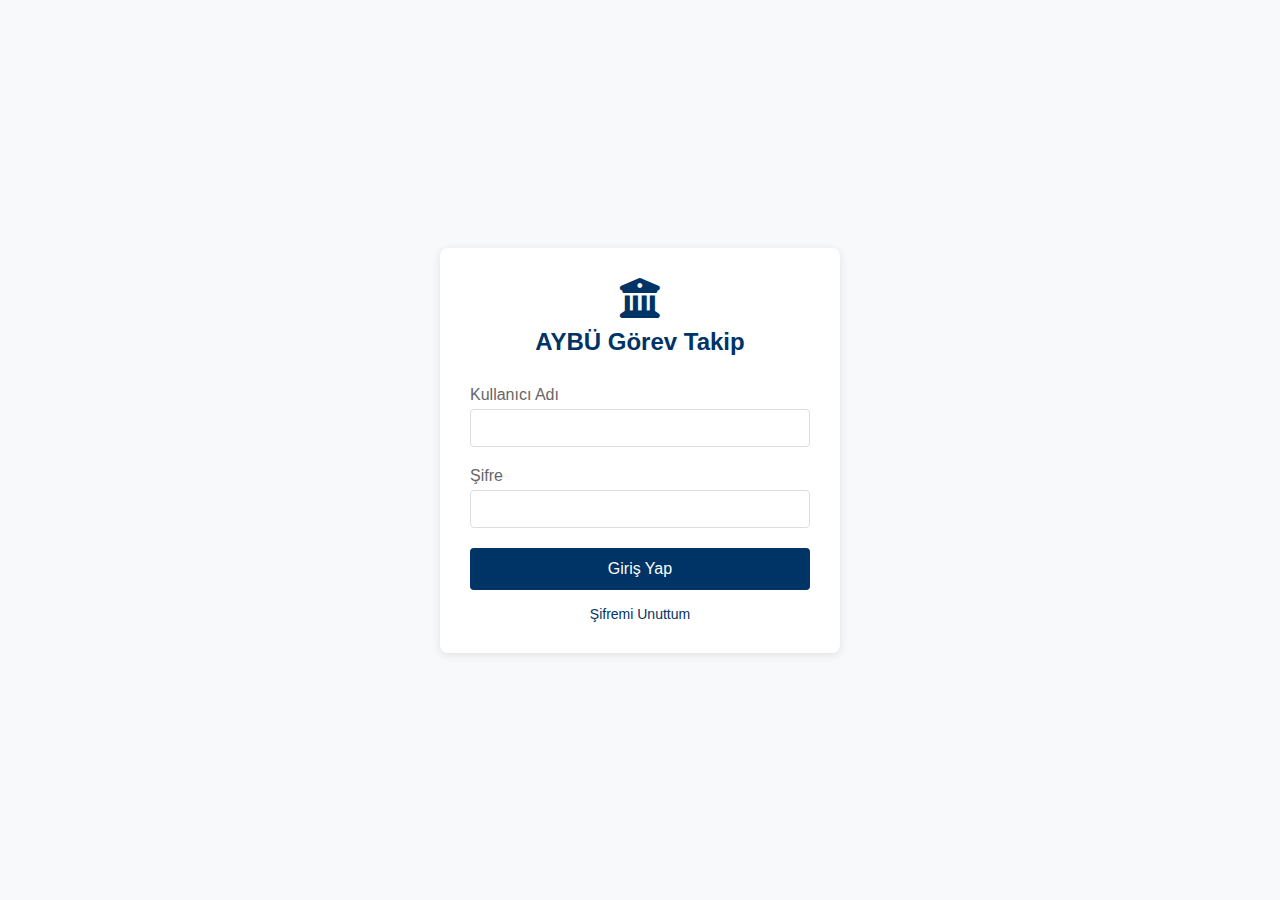
==== commit b478bb57: "Update index.html" ====
--- a/index.html
+++ b/index.html
@@ -8,6 +8,13 @@
     <link rel="stylesheet" href="https://cdnjs.cloudflare.com/ajax/libs/font-awesome/6.4.0/css/all.min.css">
 </head>
 <body>
+    <!-- Oturum Kontrolü -->
+    <script>
+        if (!localStorage.getItem('currentUserId')) {
+            window.location.href = 'login.html';
+        }
+    </script>
+
     <!-- Sidebar -->
     <div class="sidebar">
         <div class="logo">
@@ -45,16 +52,18 @@
             </a>
         </div>
         <div class="bottom-user">
-            <div class="name">Ahmet Yılmaz</div>
-            <div class="role">Yönetici</div>
+            <div class="name" id="currentUserName"></div>
+            <div class="role" id="currentUserRole"></div>
             <div class="user-points">
                 <i class="fas fa-star"></i>
                 <span id="userTotalPoints">0</span> Puan
             </div>
+            <button onclick="logout()" class="logout-btn">
+                <i class="fas fa-sign-out-alt"></i> Çıkış Yap
+            </button>
         </div>
     </div>
-
-    <!-- Main Content -->
+        <!-- Main Content -->
     <div class="main-content">
         <!-- Top Bar -->
         <div class="top-bar">
@@ -68,7 +77,7 @@
                     <span class="notification-badge">3</span>
                 </div>
                 <div class="user-profile">
-                    <span>Ahmet Yılmaz</span>
+                    <span id="headerUserName"></span>
                     <div class="user-points-badge">
                         <i class="fas fa-star"></i>
                         <span id="headerUserPoints">0</span>
@@ -82,7 +91,8 @@
             <!-- Burası dinamik olarak değişecek -->
         </div>
     </div>
-        <!-- User Modal -->
+
+    <!-- User Modal -->
     <div id="userModal" class="modal">
         <div class="modal-content">
             <span class="close" onclick="closeUserModal()">&times;</span>
@@ -284,22 +294,24 @@
                         <i class="fas fa-plus"></i> Yeni Kullanıcı Ekle
                     </button>
                 </div>
-                <table class="users-table">
-                    <thead>
-                        <tr>
-                            <th>Ad Soyad</th>
-                            <th>Kullanıcı Adı</th>
-                            <th>E-posta</th>
-                            <th>Rol</th>
-                            <th>Puan</th>
-                            <th>Durum</th>
-                            <th>İşlemler</th>
-                        </tr>
-                    </thead>
-                    <tbody id="userTableBody">
-                        <!-- Kullanıcılar dinamik olarak buraya eklenecek -->
-                    </tbody>
-                </table>
+                <div class="users-table-container">
+                    <table class="users-table">
+                        <thead>
+                            <tr>
+                                <th>Ad Soyad</th>
+                                <th>Kullanıcı Adı</th>
+                                <th>E-posta</th>
+                                <th>Rol</th>
+                                <th>Puan</th>
+                                <th>Durum</th>
+                                <th>İşlemler</th>
+                            </tr>
+                        </thead>
+                        <tbody id="userTableBody">
+                            <!-- Kullanıcılar dinamik olarak buraya eklenecek -->
+                        </tbody>
+                    </table>
+                </div>
             </div>
         `,
         tasks: `
@@ -326,7 +338,7 @@
                 </div>
             </div>
         `,
-        points: `
+                points: `
             <div class="dashboard-content">
                 <div class="points-summary">
                     <h2>Puan Durumu</h2>
@@ -359,7 +371,7 @@
                 </div>
             </div>
         `,
-                settings: `
+        settings: `
             <div class="settings-container">
                 <div class="settings-grid">
                     <!-- Profil Bilgileri -->
@@ -382,11 +394,11 @@
                                 </div>
                                 <div class="form-group">
                                     <label>Ad Soyad</label>
-                                    <input type="text" name="fullName" required>
+                                    <input type="text" name="fullName" id="profileFullName" required>
                                 </div>
                                 <div class="form-group">
                                     <label>E-posta</label>
-                                    <input type="email" name="email" required>
+                                    <input type="email" name="email" id="profileEmail" required>
                                 </div>
                                 <button type="submit" class="save-btn">Değişiklikleri Kaydet</button>
                             </form>
@@ -450,8 +462,7 @@
             </div>
         `
     };
-
-    // Puan sistemi
+                // Puan sistemi
     const pointsSystem = {
         checkTaskDeadlines: function() {
             const tasks = JSON.parse(localStorage.getItem('tasks')) || [];
@@ -523,7 +534,8 @@
             document.getElementById('totalPoints').textContent = points;
         }
     };
-                // Ünvan ve Birim yönetimi
+
+    // Ünvan ve Birim yönetimi
     let titles = JSON.parse(localStorage.getItem('titles')) || [
         'Profesör',
         'Doçent',
@@ -540,7 +552,31 @@
         'İktisadi ve İdari Bilimler Fakültesi'
     ];
 
-    // Görev yönetimi fonksiyonları
+    // Oturum yönetimi
+    function logout() {
+        localStorage.removeItem('currentUserId');
+        localStorage.removeItem('currentUserRole');
+        localStorage.removeItem('currentUserName');
+        window.location.href = 'login.html';
+    }
+
+    function handleRoleBasedAccess(role) {
+        const menuItems = document.querySelectorAll('.menu-item');
+        
+        menuItems.forEach(item => {
+            const page = item.getAttribute('data-page');
+            
+            if (page === 'users' && !['super_admin', 'admin'].includes(role)) {
+                item.style.display = 'none';
+            }
+            
+            if (page === 'tasks' && !['super_admin', 'admin', 'manager'].includes(role)) {
+                const taskButtons = document.querySelectorAll('.new-task-btn');
+                taskButtons.forEach(btn => btn.style.display = 'none');
+            }
+        });
+    }
+                // Görev yönetimi fonksiyonları
     function saveTask(event) {
         event.preventDefault();
         const formData = new FormData(event.target);
@@ -567,6 +603,7 @@
             department: formData.get('department'),
             status: 'pending',
             createdAt: new Date().toISOString(),
+            createdBy: localStorage.getItem('currentUserId'),
             penaltyApplied: false
         };
 
@@ -592,12 +629,19 @@
         const taskList = document.getElementById('taskList');
         const assignedTaskList = document.getElementById('assignedTaskList');
         const currentUserId = localStorage.getItem('currentUserId');
+        const currentUserRole = localStorage.getItem('currentUserRole');
         
         const taskHTML = tasks
             .filter(task => {
                 const statusFilter = document.getElementById('taskStatusFilter')?.value;
                 if (!statusFilter || statusFilter === 'all') return true;
                 return task.status === statusFilter;
+            })
+            .filter(task => {
+                // Rol bazlı görev filtreleme
+                if (['super_admin', 'admin'].includes(currentUserRole)) return true;
+                if (currentUserRole === 'manager') return task.department === getUserDepartment(currentUserId);
+                return task.assignedTo === currentUserId;
             })
             .map(task => `
                 <div class="task-item ${task.status}" onclick="editTask('${task.taskId}')">
@@ -614,9 +658,11 @@
                         <span class="title">${task.title}</span>
                         <span class="status ${task.status}">${formatStatus(task.status)}</span>
                         ${task.assignedTo === currentUserId && task.status !== 'completed' ? `
-                            <button class="complete-task-btn" onclick="completeTask('${task.taskId}', event)">
-                                Görevi Tamamla
-                            </button>
+                            <div class="task-actions">
+                                <button class="complete-task-btn" onclick="completeTask('${task.taskId}', event)">
+                                    <i class="fas fa-check"></i> Görevi Tamamla
+                                </button>
+                            </div>
                         ` : ''}
                     </div>
                 </div>
@@ -631,22 +677,30 @@
         const task = tasks.find(t => t.taskId === taskId);
         
         if (task) {
-            openTaskModal();
-            const form = document.getElementById('taskForm');
-            
-            form.taskId.value = task.taskId;
-            form.taskName.value = task.taskName;
-            form.taskInstructions.value = task.taskInstructions;
-            form.startDate.value = task.startDateTime.split('T')[0];
-            form.startTime.value = task.startDateTime.split('T')[1].substring(0, 5);
-            form.endDate.value = task.endDateTime.split('T')[0];
-            form.endTime.value = task.endDateTime.split('T')[1].substring(0, 5);
-            form.taskPoints.value = task.taskPoints;
-            form.assignedTo.value = task.assignedTo;
-            form.title.value = task.title;
-            form.department.value = task.department;
-
-            document.getElementById('taskModalTitle').textContent = 'Görevi Düzenle';
+            const currentUserRole = localStorage.getItem('currentUserRole');
+            const currentUserId = localStorage.getItem('currentUserId');
+
+            // Sadece görevi oluşturan kişi veya yöneticiler düzenleyebilir
+            if (task.createdBy === currentUserId || ['super_admin', 'admin'].includes(currentUserRole)) {
+                openTaskModal();
+                const form = document.getElementById('taskForm');
+                
+                form.taskId.value = task.taskId;
+                form.taskName.value = task.taskName;
+                form.taskInstructions.value = task.taskInstructions;
+                form.startDate.value = task.startDateTime.split('T')[0];
+                form.startTime.value = task.startDateTime.split('T')[1].substring(0, 5);
+                form.endDate.value = task.endDateTime.split('T')[0];
+                form.endTime.value = task.endDateTime.split('T')[1].substring(0, 5);
+                form.taskPoints.value = task.taskPoints;
+                form.assignedTo.value = task.assignedTo;
+                form.title.value = task.title;
+                form.department.value = task.department;
+
+                document.getElementById('taskModalTitle').textContent = 'Görevi Düzenle';
+            } else {
+                showNotification('Bu görevi düzenleme yetkiniz yok', 'error');
+            }
         }
     }
 
@@ -678,100 +732,37 @@
             pointsSystem.updatePointsDisplay();
         }
     }
-                // Ünvan ve Birim yönetimi fonksiyonları
-    function loadTitles() {
-        const titleSelect = document.getElementById('titleSelect');
-        if (titleSelect) {
-            titleSelect.innerHTML = '<option value="">Seçiniz...</option>';
-            titles.forEach(title => {
-                titleSelect.innerHTML += `<option value="${title}">${title}</option>`;
-            });
-        }
-    }
-
-    function loadDepartments() {
-        const departmentSelect = document.getElementById('departmentSelect');
-        if (departmentSelect) {
-            departmentSelect.innerHTML = '<option value="">Seçiniz...</option>';
-            departments.forEach(dept => {
-                departmentSelect.innerHTML += `<option value="${dept}">${dept}</option>`;
-            });
-        }
-    }
-
-    function updateTitlesList() {
-        const titleList = document.getElementById('titleList');
-        if (titleList) {
-            titleList.innerHTML = titles.map(title => `
-                <div class="custom-field-item">
-                    <span>${title}</span>
-                    <button type="button" class="remove-field-btn" onclick="removeTitle('${title}')">
-                        <i class="fas fa-trash"></i>
-                    </button>
-                </div>
-            `).join('');
-        }
-    }
-
-    function updateDepartmentsList() {
-        const departmentList = document.getElementById('departmentList');
-        if (departmentList) {
-            departmentList.innerHTML = departments.map(dept => `
-                <div class="custom-field-item">
-                    <span>${dept}</span>
-                    <button type="button" class="remove-field-btn" onclick="removeDepartment('${dept}')">
-                        <i class="fas fa-trash"></i>
-                    </button>
-                </div>
-            `).join('');
-        }
-    }
-
-    function addNewTitle() {
-        const newTitle = document.getElementById('newTitle').value.trim();
-        if (newTitle && !titles.includes(newTitle)) {
-            titles.push(newTitle);
-            localStorage.setItem('titles', JSON.stringify(titles));
-            loadTitles();
-            updateTitlesList();
-            document.getElementById('newTitle').value = '';
-            showNotification('Yeni ünvan eklendi', 'success');
-        } else {
-            showNotification('Geçerli bir ünvan giriniz veya bu ünvan zaten mevcut', 'error');
-        }
-    }
-
-    function addNewDepartment() {
-        const newDepartment = document.getElementById('newDepartment').value.trim();
-        if (newDepartment && !departments.includes(newDepartment)) {
-            departments.push(newDepartment);
-            localStorage.setItem('departments', JSON.stringify(departments));
-            loadDepartments();
-            updateDepartmentsList();
-            document.getElementById('newDepartment').value = '';
-            showNotification('Yeni birim eklendi', 'success');
-        } else {
-            showNotification('Geçerli bir birim giriniz veya bu birim zaten mevcut', 'error');
-        }
-    }
-
-    function removeTitle(title) {
-        titles = titles.filter(t => t !== title);
-        localStorage.setItem('titles', JSON.stringify(titles));
-        loadTitles();
-        updateTitlesList();
-        showNotification('Ünvan silindi', 'success');
-    }
-
-    function removeDepartment(dept) {
-        departments = departments.filter(d => d !== dept);
-        localStorage.setItem('departments', JSON.stringify(departments));
-        loadDepartments();
-        updateDepartmentsList();
-        showNotification('Birim silindi', 'success');
-    }
-
-    // Kullanıcı yönetimi fonksiyonları
+                // Kullanıcı yönetimi fonksiyonları
+    function saveUser(event) {
+        event.preventDefault();
+        const formData = new FormData(event.target);
+        const users = JSON.parse(localStorage.getItem('users')) || [];
+        
+        // Kullanıcı adının benzersiz olduğunu kontrol et
+        if (users.some(user => user.username === formData.get('username'))) {
+            showNotification('Bu kullanıcı adı zaten kullanılıyor', 'error');
+            return;
+        }
+
+        const user = {
+            fullName: formData.get('fullName'),
+            username: formData.get('username'),
+            email: formData.get('email'),
+            password: formData.get('password'),
+            role: formData.get('role'),
+            status: formData.get('status'),
+            createdAt: new Date().toISOString()
+        };
+        
+        users.push(user);
+        localStorage.setItem('users', JSON.stringify(users));
+        
+        updateUserTable();
+        closeUserModal();
+        event.target.reset();
+        showNotification('Kullanıcı başarıyla eklendi', 'success');
+    }
+
     function loadUsers() {
         const users = JSON.parse(localStorage.getItem('users')) || [];
         const assigneeSelect = document.getElementById('assigneeSelect');
@@ -815,53 +806,105 @@
         }
     }
 
-    // Yardımcı fonksiyonlar
-    function generateTaskId() {
-        return 'task_' + new Date().getTime() + '_' + Math.random().toString(36).substr(2, 9);
-    }
-
-    function updateDashboardCounts() {
-        const tasks = JSON.parse(localStorage.getItem('tasks')) || [];
-        const currentUserId = localStorage.getItem('currentUserId');
-        
-        const userTasks = tasks.filter(task => task.assignedTo === currentUserId);
-        
-        document.getElementById('activeTaskCount').textContent = 
-            userTasks.filter(task => task.status === 'in-progress').length;
-        
-        document.getElementById('completedTaskCount').textContent = 
-            userTasks.filter(task => task.status === 'completed').length;
-        
-        document.getElementById('pendingTaskCount').textContent = 
-            userTasks.filter(task => task.status === 'pending').length;
-    }
-
-    function formatDateTime(dateString) {
-        const date = new Date(dateString);
-        return `${date.toLocaleDateString('tr-TR')} ${date.toLocaleTimeString('tr-TR', {
-            hour: '2-digit',
-            minute: '2-digit'
-        })}`;
-    }
-
-    function formatStatus(status) {
-        const statusMap = {
-            pending: 'Beklemede',
-            'in-progress': 'Devam Ediyor',
-            completed: 'Tamamlandı',
-            overdue: 'Gecikmiş'
-        };
-        return statusMap[status] || status;
-    }
-
-    function formatRoleName(role) {
-        const roles = {
-            super_admin: 'Süper Admin',
-            admin: 'Yönetici',
-            manager: 'Amir',
-            user: 'Personel'
-        };
-        return roles[role] || role;
+    function editUser(username) {
+        const users = JSON.parse(localStorage.getItem('users')) || [];
+        const user = users.find(u => u.username === username);
+        
+        if (user) {
+            openUserModal();
+            const form = document.getElementById('userForm');
+            
+            form.fullName.value = user.fullName;
+            form.username.value = user.username;
+            form.email.value = user.email;
+            form.role.value = user.role;
+            form.status.value = user.status;
+            
+            // Şifre alanını gizle
+            form.querySelector('input[name="password"]').parentElement.style.display = 'none';
+            
+            // Form gönderimini düzenleme moduna ayarla
+            form.onsubmit = function(e) {
+                e.preventDefault();
+                const updatedUsers = users.map(u => {
+                    if (u.username === username) {
+                        return {
+                            ...u,
+                            fullName: form.fullName.value,
+                            email: form.email.value,
+                            role: form.role.value,
+                            status: form.status.value,
+                            updatedAt: new Date().toISOString()
+                        };
+                    }
+                    return u;
+                });
+                
+                localStorage.setItem('users', JSON.stringify(updatedUsers));
+                updateUserTable();
+                closeUserModal();
+                showNotification('Kullanıcı başarıyla güncellendi', 'success');
+            };
+        }
+    }
+
+    function deleteUser(username) {
+        if (confirm('Bu kullanıcıyı silmek istediğinizden emin misiniz?')) {
+            const users = JSON.parse(localStorage.getItem('users')) || [];
+            const updatedUsers = users.filter(u => u.username !== username);
+            localStorage.setItem('users', JSON.stringify(updatedUsers));
+            updateUserTable();
+            showNotification('Kullanıcı başarıyla silindi', 'success');
+        }
+    }
+
+    // Ünvan ve Birim yönetimi fonksiyonları
+    function loadTitles() {
+        const titleSelect = document.getElementById('titleSelect');
+        if (titleSelect) {
+            titleSelect.innerHTML = '<option value="">Seçiniz...</option>';
+            titles.forEach(title => {
+                titleSelect.innerHTML += `<option value="${title}">${title}</option>`;
+            });
+        }
+    }
+
+    function loadDepartments() {
+        const departmentSelect = document.getElementById('departmentSelect');
+        if (departmentSelect) {
+            departmentSelect.innerHTML = '<option value="">Seçiniz...</option>';
+            departments.forEach(dept => {
+                departmentSelect.innerHTML += `<option value="${dept}">${dept}</option>`;
+            });
+        }
+    }
+
+    function updateTitlesList() {
+        const titleList = document.getElementById('titleList');
+        if (titleList) {
+            titleList.innerHTML = titles.map(title => `
+                <div class="custom-field-item">
+                    <span>${title}</span>
+                    <button type="button" class="remove-field-btn" onclick="removeTitle('${title}')">
+                        <i class="fas fa-trash"></i>
+                    </button>
+                </div>
+            `).join('');
+        }
+    }
+
+    function updateDepartmentsList() {
+        const departmentList = document.getElementById('departmentList');
+        if (departmentList) {
+            departmentList.innerHTML = departments.map(dept => `
+                <div class="custom-field-item">
+                    <span>${dept}</span>
+                    <button type="button" class="remove-field-btn" onclick="removeDepartment('${dept}')">
+                        <i class="fas fa-trash"></i>
+                    </button>
+                </div>
+            `).join('');
+        }
     }
                 // Modal işlemleri
     function openTaskModal() {
@@ -878,17 +921,72 @@
     function closeTaskModal() {
         document.getElementById('taskModal').style.display = 'none';
         document.getElementById('taskForm').reset();
+        // Şifre alanını tekrar görünür yap (düzenleme modundan sonra)
+        const passwordField = document.querySelector('input[name="password"]');
+        if (passwordField) {
+            passwordField.parentElement.style.display = 'block';
+        }
     }
 
     function openUserModal() {
         document.getElementById('userModal').style.display = 'block';
+        document.getElementById('userForm').reset();
     }
 
     function closeUserModal() {
         document.getElementById('userModal').style.display = 'none';
-    }
-
-    // Bildirim sistemi
+        document.getElementById('userForm').reset();
+    }
+
+    // Yardımcı fonksiyonlar
+    function generateTaskId() {
+        return 'task_' + new Date().getTime() + '_' + Math.random().toString(36).substr(2, 9);
+    }
+
+    function updateDashboardCounts() {
+        const tasks = JSON.parse(localStorage.getItem('tasks')) || [];
+        const currentUserId = localStorage.getItem('currentUserId');
+        
+        const userTasks = tasks.filter(task => task.assignedTo === currentUserId);
+        
+        document.getElementById('activeTaskCount').textContent = 
+            userTasks.filter(task => task.status === 'in-progress').length;
+        
+        document.getElementById('completedTaskCount').textContent = 
+            userTasks.filter(task => task.status === 'completed').length;
+        
+        document.getElementById('pendingTaskCount').textContent = 
+            userTasks.filter(task => task.status === 'pending').length;
+    }
+
+    function formatDateTime(dateString) {
+        const date = new Date(dateString);
+        return `${date.toLocaleDateString('tr-TR')} ${date.toLocaleTimeString('tr-TR', {
+            hour: '2-digit',
+            minute: '2-digit'
+        })}`;
+    }
+
+    function formatStatus(status) {
+        const statusMap = {
+            pending: 'Beklemede',
+            'in-progress': 'Devam Ediyor',
+            completed: 'Tamamlandı',
+            overdue: 'Gecikmiş'
+        };
+        return statusMap[status] || status;
+    }
+
+    function formatRoleName(role) {
+        const roles = {
+            super_admin: 'Süper Admin',
+            admin: 'Yönetici',
+            manager: 'Amir',
+            user: 'Personel'
+        };
+        return roles[role] || role;
+    }
+
     function showNotification(message, type = 'success') {
         const notification = document.createElement('div');
         notification.className = `notification ${type}`;
@@ -902,45 +1000,81 @@
     }
 
     // Profil ve ayarlar fonksiyonları
+    function loadProfileData() {
+        const currentUserId = localStorage.getItem('currentUserId');
+        const users = JSON.parse(localStorage.getItem('users')) || [];
+        const user = users.find(u => u.username === currentUserId);
+
+        if (user) {
+            document.getElementById('profileFullName').value = user.fullName;
+            document.getElementById('profileEmail').value = user.email;
+        }
+
+        // Profil resmini yükle
+        const profileImage = localStorage.getItem('profileImage');
+        if (profileImage) {
+            document.getElementById('profileImage').src = profileImage;
+        }
+    }
+
     function updateProfile(event) {
         event.preventDefault();
         const formData = new FormData(event.target);
-        const profileData = {
-            fullName: formData.get('fullName'),
-            email: formData.get('email'),
-            updatedAt: new Date().toISOString()
-        };
-        
-        localStorage.setItem('profileData', JSON.stringify(profileData));
+        const currentUserId = localStorage.getItem('currentUserId');
+        const users = JSON.parse(localStorage.getItem('users')) || [];
+        
+        const updatedUsers = users.map(user => {
+            if (user.username === currentUserId) {
+                return {
+                    ...user,
+                    fullName: formData.get('fullName'),
+                    email: formData.get('email'),
+                    updatedAt: new Date().toISOString()
+                };
+            }
+            return user;
+        });
+
+        localStorage.setItem('users', JSON.stringify(updatedUsers));
+        localStorage.setItem('currentUserName', formData.get('fullName'));
+        
+        // Kullanıcı adını güncelle
+        document.getElementById('currentUserName').textContent = formData.get('fullName');
+        document.querySelector('.user-profile span').textContent = formData.get('fullName');
+        
         showNotification('Profil bilgileri güncellendi', 'success');
     }
 
     function updatePassword(event) {
         event.preventDefault();
         const formData = new FormData(event.target);
-        
+        const currentUserId = localStorage.getItem('currentUserId');
+        const users = JSON.parse(localStorage.getItem('users')) || [];
+        const user = users.find(u => u.username === currentUserId);
+
         if (formData.get('newPassword') !== formData.get('confirmPassword')) {
             showNotification('Yeni şifreler eşleşmiyor', 'error');
             return;
         }
-        
-        // Gerçek uygulamada şifre değiştirme API'si kullanılmalı
-        showNotification('Şifre başarıyla güncellendi', 'success');
-        event.target.reset();
-    }
-
-    function updateNotificationSettings(event) {
-        event.preventDefault();
-        const formData = new FormData(event.target);
-        const settings = {
-            emailNotifications: formData.get('emailNotifications') === 'on',
-            taskNotifications: formData.get('taskNotifications') === 'on',
-            pointNotifications: formData.get('pointNotifications') === 'on',
-            updatedAt: new Date().toISOString()
-        };
-        
-        localStorage.setItem('notificationSettings', JSON.stringify(settings));
-        showNotification('Bildirim ayarları güncellendi', 'success');
+
+        if (user && user.password === formData.get('currentPassword')) {
+            const updatedUsers = users.map(u => {
+                if (u.username === currentUserId) {
+                    return {
+                        ...u,
+                        password: formData.get('newPassword'),
+                        passwordUpdatedAt: new Date().toISOString()
+                    };
+                }
+                return u;
+            });
+
+            localStorage.setItem('users', JSON.stringify(updatedUsers));
+            event.target.reset();
+            showNotification('Şifre başarıyla güncellendi', 'success');
+        } else {
+            showNotification('Mevcut şifre hatalı', 'error');
+        }
     }
 
     function previewImage(event) {
@@ -963,10 +1097,16 @@
 
     // Sayfa yükleme ve navigasyon
     document.addEventListener('DOMContentLoaded', function() {
-        // Test için geçici kullanıcı ID'si
-        if (!localStorage.getItem('currentUserId')) {
-            localStorage.setItem('currentUserId', 'test_user');
-        }
+        // Kullanıcı bilgilerini yükle
+        const currentUserName = localStorage.getItem('currentUserName');
+        const currentUserRole = localStorage.getItem('currentUserRole');
+        
+        document.getElementById('currentUserName').textContent = currentUserName;
+        document.getElementById('currentUserRole').textContent = formatRoleName(currentUserRole);
+        document.getElementById('headerUserName').textContent = currentUserName;
+        
+        // Rol bazlı erişim kontrolü
+        handleRoleBasedAccess(currentUserRole);
 
         // Menü işlemleri
         const menuItems = document.querySelectorAll('.menu-item');
@@ -1007,8 +1147,6 @@
         // İlk yükleme işlemleri
         document.querySelector('.menu-item[data-page="home"]').click();
         pointsSystem.updatePointsDisplay();
-        
-        // Görev kontrolünü başlat
         pointsSystem.checkTaskDeadlines();
     });
 
